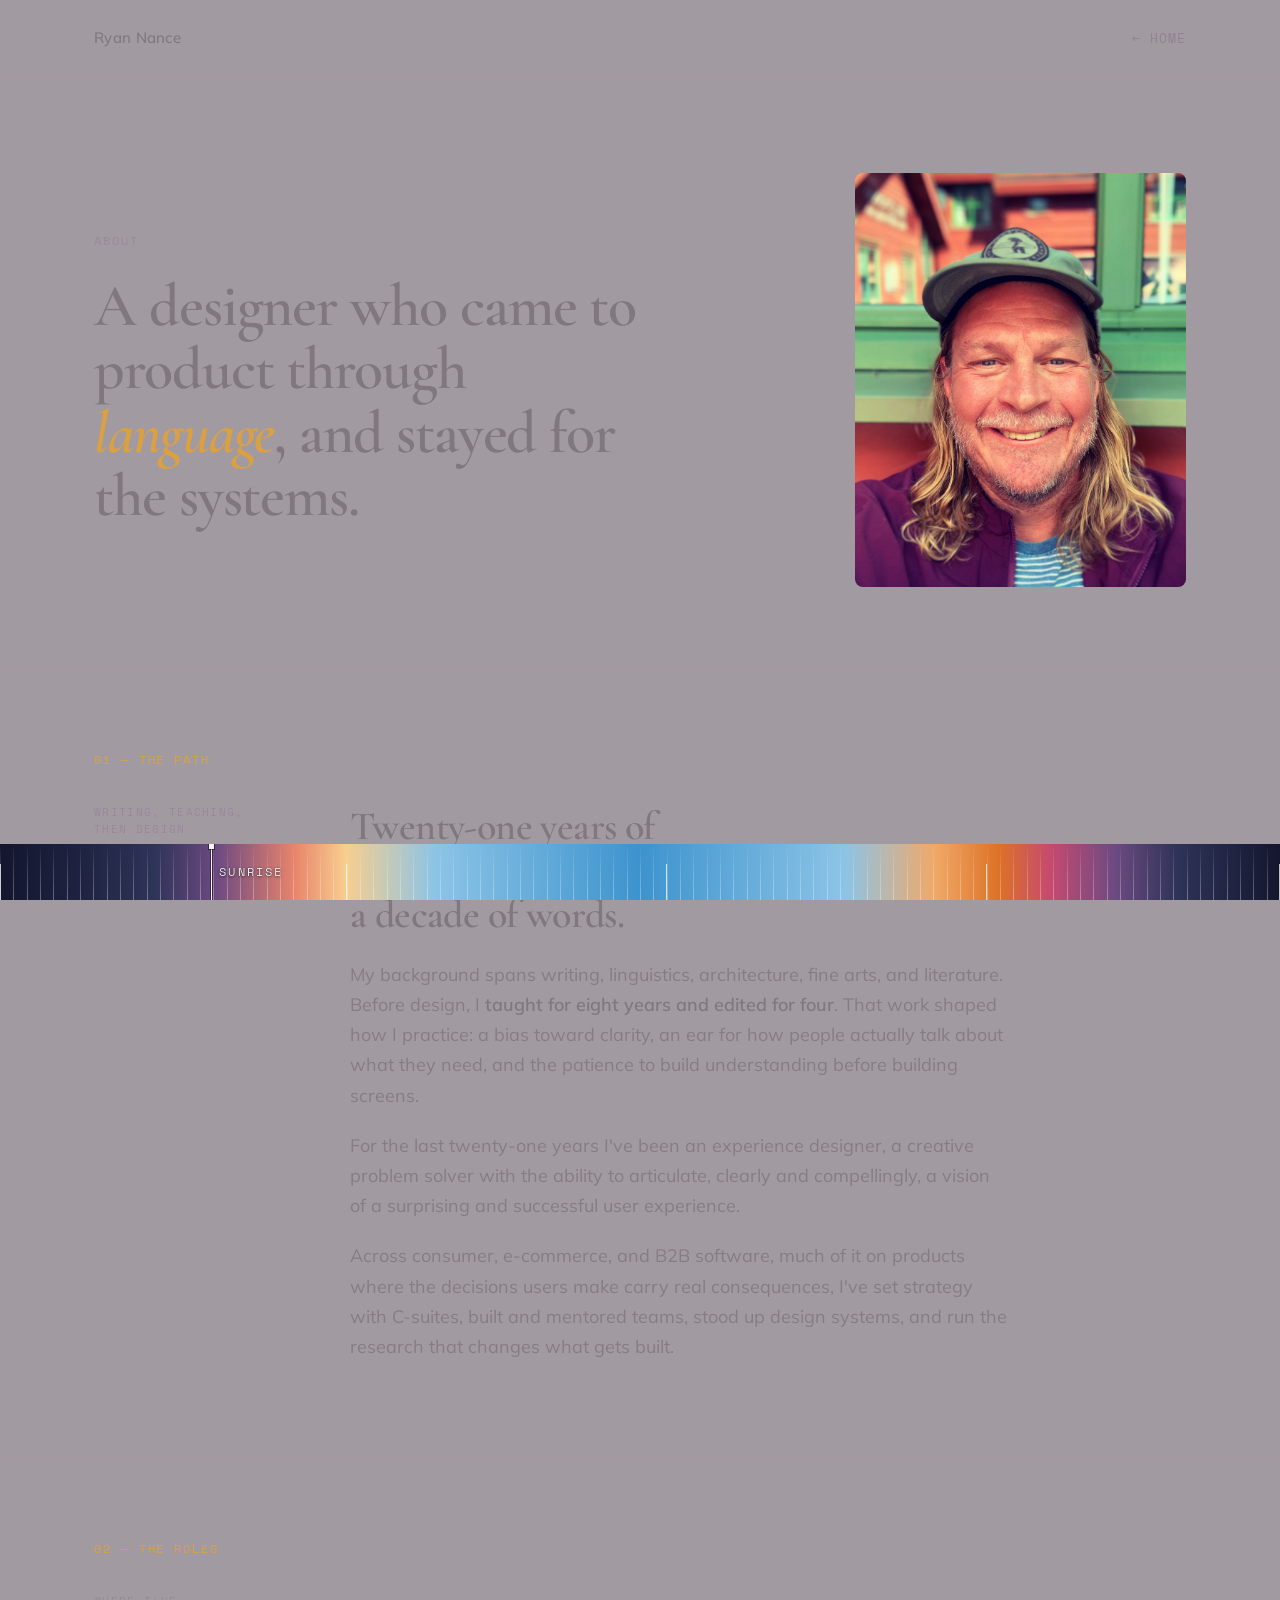
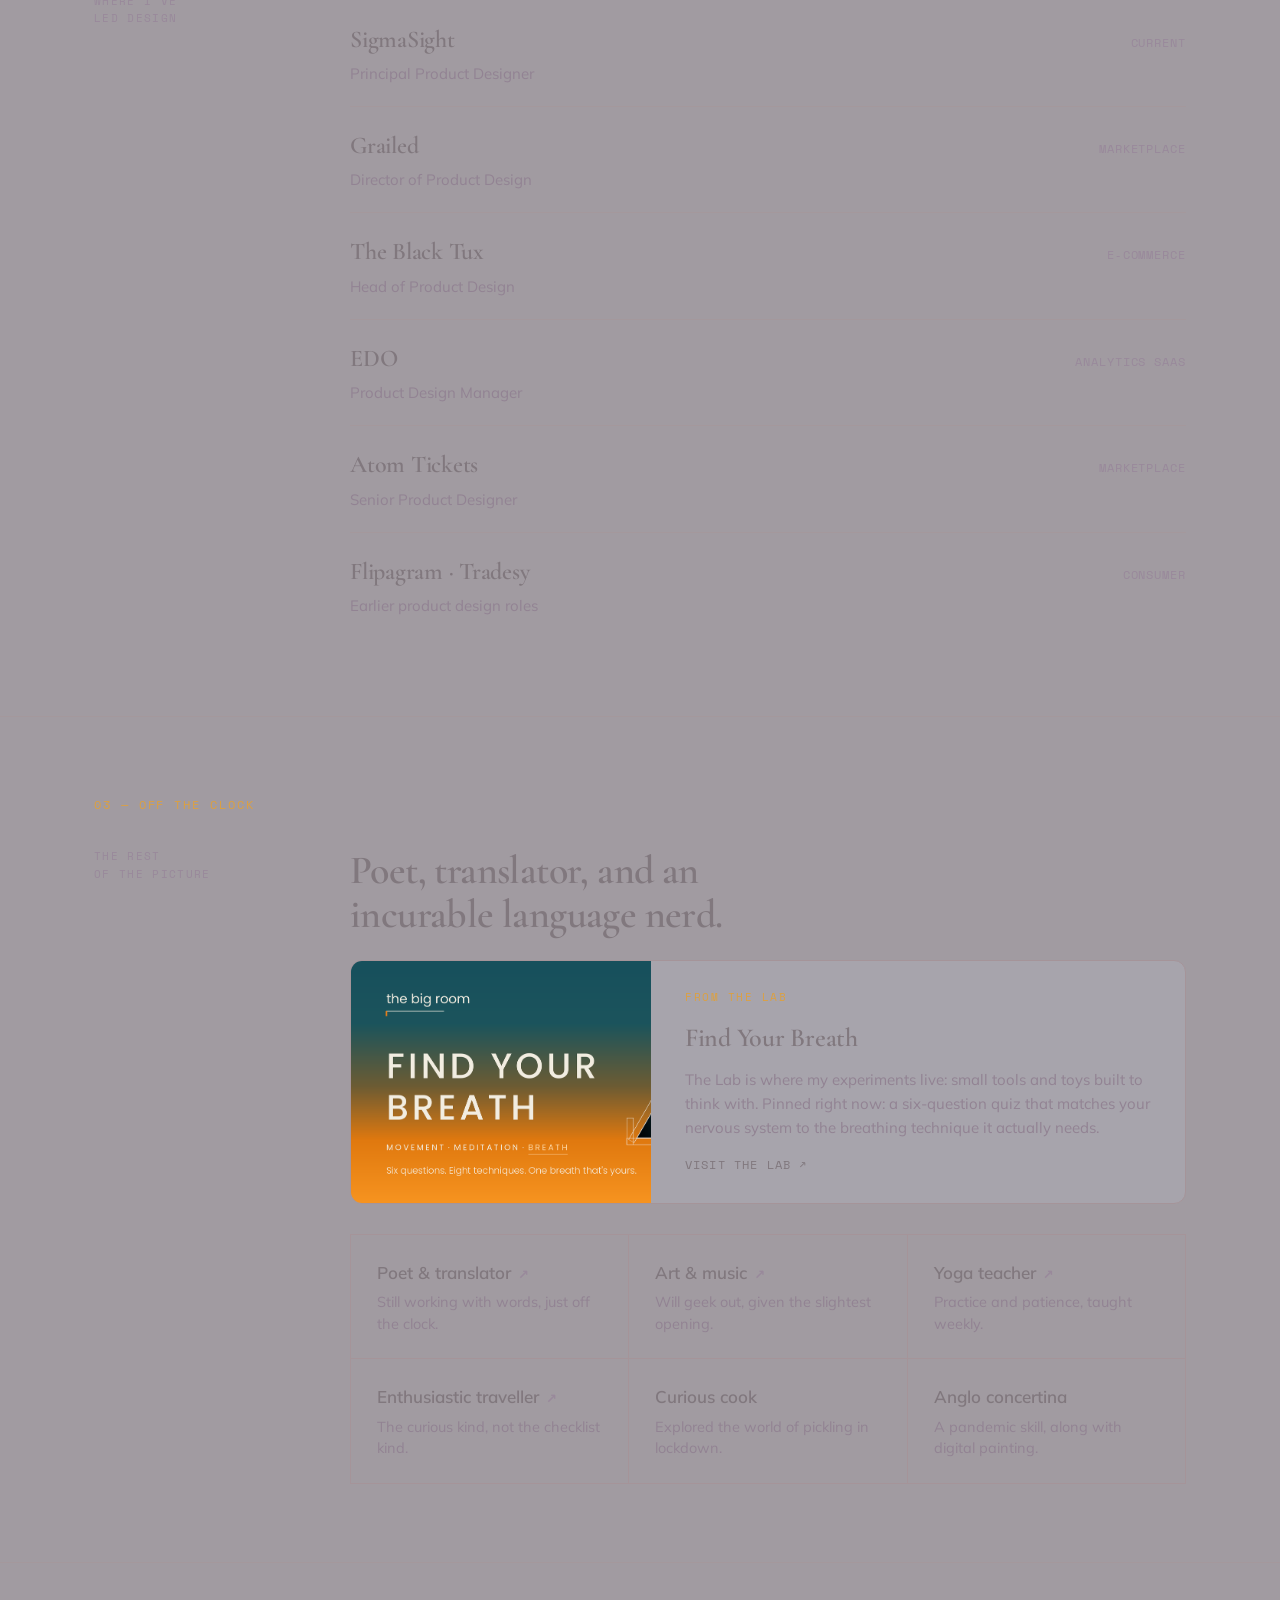
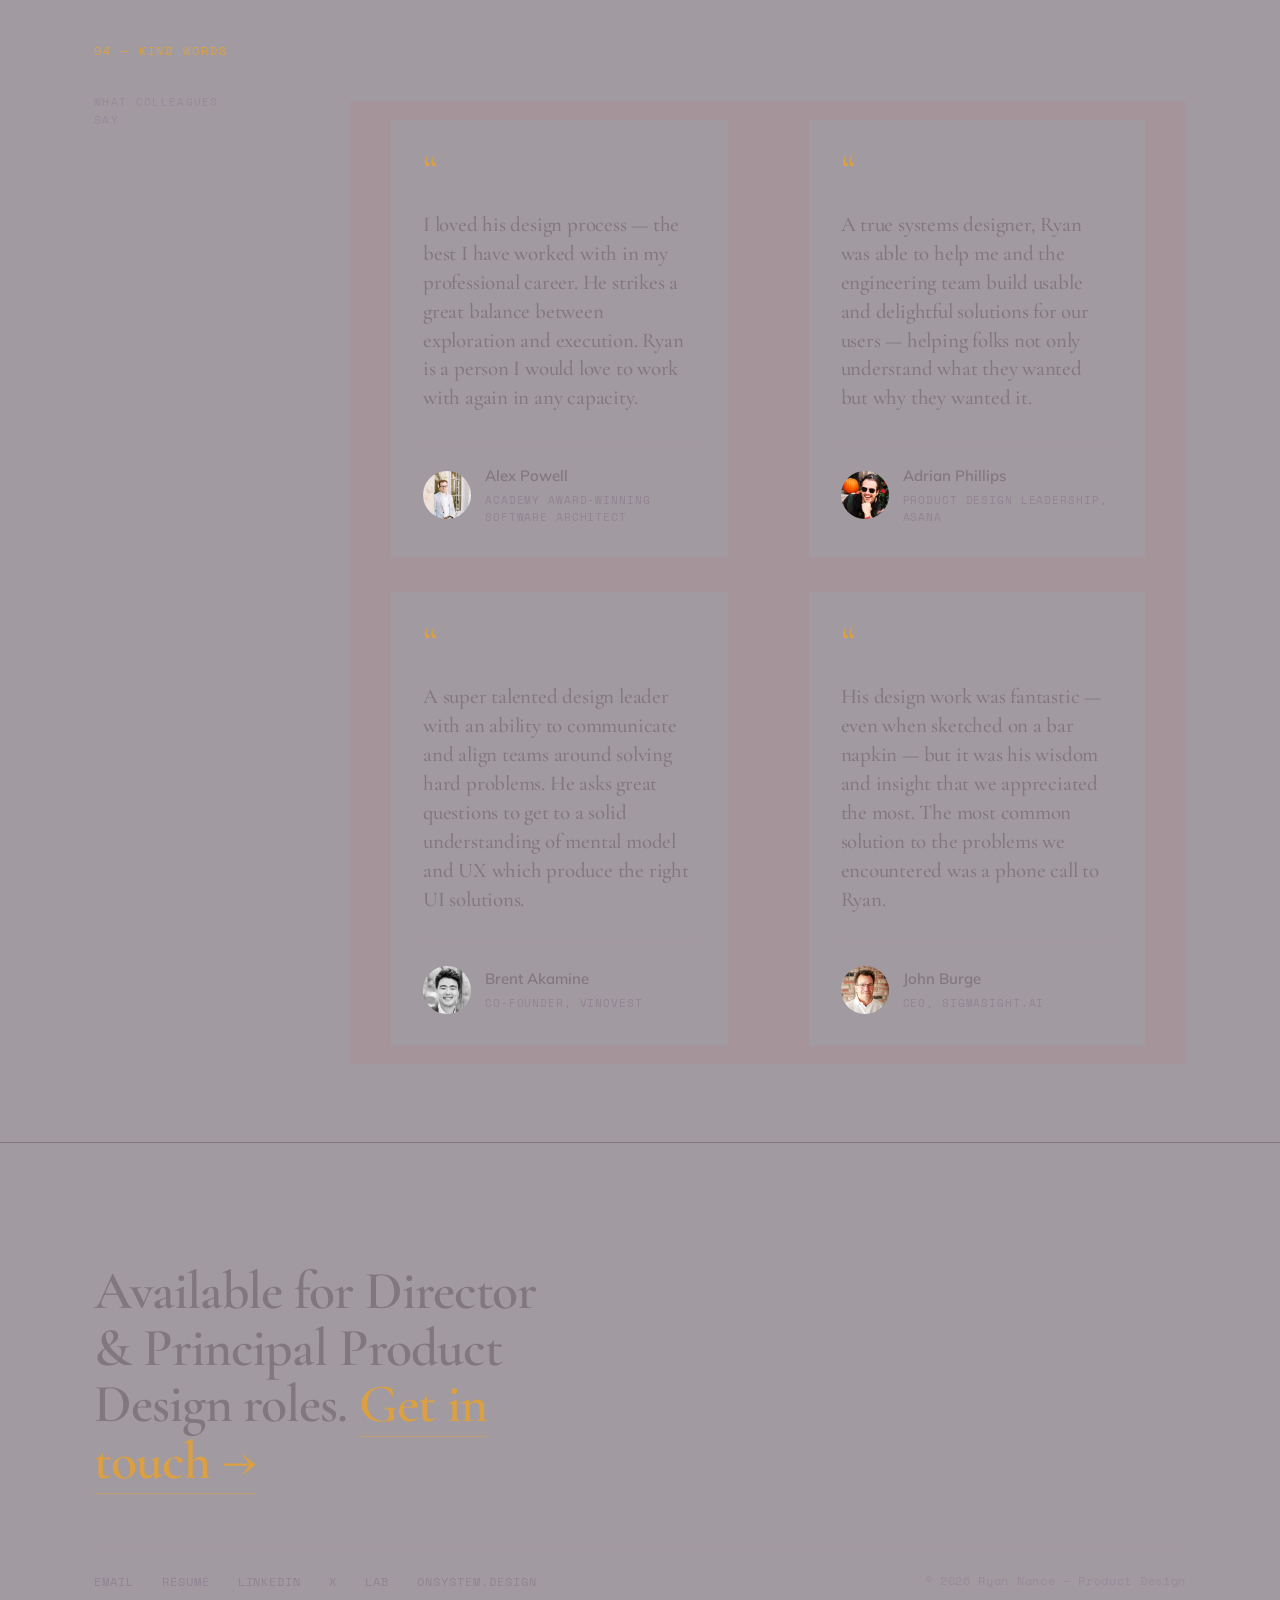
==== about.html @ d78ce41b "horizon" ====
<!DOCTYPE html>
<html lang="en">
<head>
  <!-- Google tag (gtag.js) -->
  <script async src="https://www.googletagmanager.com/gtag/js?id=G-BRE3GJ6DSF"></script>
  <script>
    window.dataLayer = window.dataLayer || [];
    function gtag(){dataLayer.push(arguments);}
    gtag('js', new Date());
    gtag('config', 'G-BRE3GJ6DSF');
  </script>
<meta charset="utf-8">
<meta name="viewport" content="width=device-width, initial-scale=1">
<title>About — Ryan Nance</title>
<meta name="description" content="A designer who came to product through language, and stayed for the systems.">
<meta property="og:type" content="website">
<meta property="og:site_name" content="Ryan Nance — Product Design">
<meta property="og:title" content="About — Ryan Nance">
<meta property="og:description" content="A designer who came to product through language, and stayed for the systems.">
<meta property="og:url" content="https://ryantnance.com/about.html">
<meta property="og:image" content="https://ryantnance.com/assets/portrait.jpg">
<meta property="og:image:width" content="2316">
<meta property="og:image:height" content="2316">
<meta property="og:image:alt" content="Ryan Nance">
<meta name="twitter:card" content="summary">
<meta name="twitter:title" content="About — Ryan Nance">
<meta name="twitter:description" content="A designer who came to product through language, and stayed for the systems.">
<meta name="twitter:image" content="https://ryantnance.com/assets/portrait.jpg">
<link rel="preconnect" href="https://fonts.googleapis.com"><link rel="preconnect" href="https://fonts.gstatic.com" crossorigin>
<link rel="icon" type="image/svg+xml" href="assets/favicon.svg">
<link rel="icon" type="image/png" sizes="32x32" href="assets/favicon-32.png">
<link rel="apple-touch-icon" href="assets/apple-touch-icon.png">
<link rel="stylesheet" href="css/desert-ds.css">
<link rel="stylesheet" href="css/horizon.css">
<script>(function(){var P={night:['#14162E','#F2F0FA','#D2D2E6','#9FA0C0','#6E6F94','#E8C877','#2E3358','#1E2240','#0E1024','#434974'],sunrise:['#FBF1EA','#382B2E','#574549','#8A7076','#B49AA0','#D5871F','#F0D8C8','#FFF8F2','#F5E4D9','#E4C4B0'],day:['#FCF7EC','#292420','#463F34','#6E6555','#9C917E','#D06334','#EBD7B3','#FDFAF3','#F6ECD6','#D6BB85'],sunset:['#FBEADF','#2E2228','#4A3742','#7C6169','#AD8E96','#C64A6E','#F0CDB8','#FFF4EC','#F5D8C7','#E7B79C']},V=['--bg-page','--text-strong','--text-body','--text-muted','--text-faint','--accent','--border','--bg-raised','--bg-sunk','--border-strong'],S=[[0,'night'],[6.5,'sunrise'],[12.5,'day'],[18.5,'sunset'],[24,'night']],d=new Date(),h=d.getHours()+d.getMinutes()/60+d.getSeconds()/3600;if(window.matchMedia&&matchMedia('(prefers-color-scheme: dark)').matches)h=0;var i=0;while(i<3&&h>=S[i+1][0])i++;var t=(h-S[i][0])/(S[i+1][0]-S[i][0]),a=P[S[i][1]],b=P[S[i+1][1]],r=document.documentElement,k,c,o,v;for(k=0;k<V.length;k++){o='#';for(c=1;c<6;c+=2){v=Math.round(parseInt(a[k].substr(c,2),16)+(parseInt(b[k].substr(c,2),16)-parseInt(a[k].substr(c,2),16))*t).toString(16);o+=v.length<2?'0'+v:v}r.style.setProperty(V[k],o)}})()</script>
<style>


*{box-sizing:border-box}
:root{--paper:var(--bg-page);--card:var(--bg-raised);--ink:var(--text-strong);--muted:var(--text-muted);--faint:var(--text-faint);--line:var(--border-strong);--hair:var(--border)}
html,body{margin:0}
body{background:var(--paper);color:var(--ink);font-family:var(--font-body);-webkit-font-smoothing:antialiased;font-size:17px;line-height:1.6}
.mono{font-family:var(--font-mono)}
.wrap{max-width:1180px;margin:0 auto;padding:0 44px}
a{color:inherit}
.eyebrow{font-family:var(--font-mono);font-size:12px;letter-spacing:.16em;text-transform:uppercase;color:var(--faint)}
.nav{padding:26px 0;border-bottom:1px solid var(--hair);position:sticky;top:0;z-index:50;background:color-mix(in srgb,var(--paper) 85%,transparent);backdrop-filter:blur(12px);-webkit-backdrop-filter:blur(12px)}
.brand{font-size:15px;letter-spacing:.02em;font-weight:500;white-space:nowrap;text-decoration:none}
.back{font-family:var(--font-mono);font-size:12.5px;letter-spacing:.08em;text-transform:uppercase;color:var(--muted);text-decoration:none;display:inline-flex;gap:9px;align-items:center}
.back:hover{color:var(--ink)}
.back .ar{transition:transform .25s ease}.back:hover .ar{transform:translateX(-4px)}
.chead{padding:96px 0 84px;border-bottom:1px solid var(--hair)}
[data-theme="night"] .chead{background:radial-gradient(1.6px 1.6px at 12% 16%,rgba(240,216,154,.9) 50%,transparent 51%),radial-gradient(1.2px 1.2px at 28% 58%,rgba(240,216,154,.5) 50%,transparent 51%),radial-gradient(1.8px 1.8px at 44% 26%,rgba(240,216,154,.75) 50%,transparent 51%),radial-gradient(1.2px 1.2px at 58% 70%,rgba(240,216,154,.45) 50%,transparent 51%),radial-gradient(1.6px 1.6px at 71% 18%,rgba(240,216,154,.85) 50%,transparent 51%),radial-gradient(1.2px 1.2px at 84% 52%,rgba(240,216,154,.5) 50%,transparent 51%),radial-gradient(1.8px 1.8px at 93% 30%,rgba(240,216,154,.7) 50%,transparent 51%),linear-gradient(180deg,#0E1024 0%,#14162E 100%)}
.headgrid{display:grid;grid-template-columns:1.35fr .65fr;gap:72px;align-items:center}
.h-lead{font-family:var(--font-display);font-weight:600;letter-spacing:-.018em;line-height:1.06;font-size:clamp(36px,4.8vw,60px);margin:24px 0 0;max-width:17ch}
.h-lead em{font-style:italic;color:var(--accent)}
.portrait{width:100%;aspect-ratio:4/5;--r:8px;object-fit:cover;object-position:center 30%;border-radius:8px;display:block}
.sec{padding:78px 0;border-top:1px solid var(--hair)}
.sec.first{border-top:none}
.seclabel{font-family:var(--font-mono);font-size:12px;letter-spacing:.16em;text-transform:uppercase;color:var(--accent)}
.secgrid{display:grid;grid-template-columns:200px 1fr;gap:56px;margin-top:34px}
.secgrid .sub{font-family:var(--font-mono);font-size:11px;letter-spacing:.12em;text-transform:uppercase;color:var(--faint);line-height:1.6}
.h2{font-family:var(--font-display);font-weight:600;letter-spacing:-.015em;font-size:clamp(28px,3.4vw,40px);line-height:1.1;margin:0 0 24px;max-width:22ch}
.prose{font-size:18px;line-height:1.68;color:var(--text-body);max-width:60ch}
.prose p{margin:0 0 20px}
.prose strong{font-weight:600;color:var(--ink)}
.roles{list-style:none;margin:8px 0 0;padding:0}
.role{display:grid;grid-template-columns:1fr auto;gap:24px;align-items:baseline;padding:20px 0;border-top:1px solid var(--hair)}
.role:first-child{border-top:none}
.rolename{font-family:var(--font-display);font-weight:600;font-size:24px;letter-spacing:-.01em}
.roletitle{font-size:15px;color:var(--muted);margin-top:3px}
.rolewhen{font-family:var(--font-mono);font-size:11.5px;letter-spacing:.08em;text-transform:uppercase;color:var(--faint);white-space:nowrap}
.offgrid{display:grid;grid-template-columns:repeat(3,1fr);gap:1px;background:var(--line);border:1px solid var(--line);margin-top:8px}
.off{background:var(--paper);padding:24px 26px}
.offname{font-size:17px;font-weight:600}
.offdesc{font-size:14.5px;color:var(--muted);margin-top:5px;line-height:1.5}
a.off{text-decoration:none;display:block}
a.off .offname::after{content:"↗";margin-left:7px;font-size:13px;color:var(--faint);transition:color .2s ease}
a.off:hover .offname,a.off:hover .offname::after{color:var(--accent)}
.tgrid{display:grid;grid-template-columns:repeat(2,1fr);gap:1px;background:var(--line);border:1px solid var(--line);margin-top:8px}
.tcard{background:var(--paper);padding:36px 32px 32px;display:flex;flex-direction:column;gap:28px}
.tmark{font-family:var(--font-display);font-size:44px;line-height:.6;color:var(--accent)}
.tquote{font-family:var(--font-display);font-weight:500;letter-spacing:-.01em;font-size:21px;line-height:1.38;margin:0;flex:1}
.tperson{display:flex;align-items:center;gap:14px;padding-top:22px;border-top:1px solid var(--hair)}
.tface{width:48px;height:48px;flex-shrink:0;border-radius:50%;object-fit:cover}
.tname{font-size:15px;font-weight:600}
.ttitle{font-family:var(--font-mono);font-size:11px;letter-spacing:.08em;text-transform:uppercase;color:var(--muted);margin-top:4px;line-height:1.5}
@media(max-width:820px){.tgrid{grid-template-columns:1fr}}
/* lab cross-link card */
.labcard{grid-column:1/-1;display:grid;grid-template-columns:300px 1fr;background:var(--card);border:1px solid var(--line);border-radius:12px;overflow:hidden;text-decoration:none;color:inherit;transition:border-color .22s ease,box-shadow .22s ease}
.labcard:hover{border-color:var(--accent)}
.labthumb{min-height:190px;background:var(--paper)}
.labthumb img{width:100%;height:100%;object-fit:cover;object-position:left center;display:block}
.labbody{padding:28px 34px;display:flex;flex-direction:column;gap:10px;justify-content:center}
.lablabel{font-family:var(--font-mono);font-size:11px;letter-spacing:.14em;text-transform:uppercase;color:var(--accent)}
.labtitle{font-family:var(--font-display);font-weight:600;font-size:26px;letter-spacing:-.01em;color:var(--ink)}
.labblurb{margin:0;font-size:15px;line-height:1.6;color:var(--muted);max-width:60ch}
.labcta{font-family:var(--font-mono);font-size:11.5px;letter-spacing:.1em;text-transform:uppercase;color:var(--ink);margin-top:6px;display:inline-flex;gap:8px;align-items:center}
.labcta .ar{transition:transform .2s ease}
.labcard:hover .labcta .ar{transform:translate(2px,-2px)}
@media(max-width:820px){.labcard{grid-template-columns:1fr}.labthumb{max-height:210px}}
.foot{border-top:1px solid var(--ink);padding:76px 0 60px}
.footlead{font-family:var(--font-display);font-weight:600;font-size:clamp(30px,4.2vw,54px);letter-spacing:-.02em;line-height:1.05;max-width:18ch}
.footlead a{color:var(--accent);text-decoration:none;border-bottom:1.5px solid color-mix(in srgb,var(--accent) 45%,transparent)}
.footlead a:hover{border-color:var(--accent)}
.footrow{display:flex;flex-wrap:wrap;justify-content:space-between;gap:24px;margin-top:56px;padding-top:26px;border-top:1px solid var(--hair)}
.footlinks{display:flex;gap:28px;flex-wrap:wrap}
.footlink{font-family:var(--font-mono);font-size:12px;letter-spacing:.08em;text-transform:uppercase;color:var(--muted);text-decoration:none}
.footlink:hover{color:var(--ink)}
.footmeta{font-family:var(--font-mono);font-size:11.5px;letter-spacing:.06em;color:var(--faint)}
@media(max-width:820px){.wrap{padding:0 24px}.headgrid{grid-template-columns:1fr;gap:36px}.secgrid{grid-template-columns:1fr;gap:20px}.offgrid{grid-template-columns:1fr}}

</style>
</head>
<body>

<div class="nav"><div class="wrap fx ac jb"><a class="brand" href="index.html">Ryan Nance</a><div class="fx ac gap24"><a class="back" href="index.html"><span class="ar">←</span> Home</a></div></div></div>

<header class="chead"><div class="wrap headgrid"><div><div class="eyebrow">About</div><h1 class="h-lead" style="max-width:19ch">A designer who came to product through <em>language</em>, and stayed for the systems.</h1></div><img class="portrait" src="assets/portrait.jpg" alt="Ryan Nance"></div></header>

<section class="sec first"><div class="wrap"><div class="seclabel">01 — The Path</div><div class="secgrid"><div class="sub">Writing, teaching,<br>then design</div><div><h2 class="h2">Twenty‑one years of experience design, built on a decade of words.</h2><div class="prose"><p>My background spans writing, linguistics, architecture, fine arts, and literature. Before design, I <strong>taught for eight years and edited for four</strong>. That work shaped how I practice: a bias toward clarity, an ear for how people actually talk about what they need, and the patience to build understanding before building screens.</p><p>For the last twenty‑one years I've been an experience designer, a creative problem solver with the ability to articulate, clearly and compellingly, a vision of a surprising and successful user experience.</p><p>Across consumer, e‑commerce, and B2B software, much of it on products where the decisions users make carry real consequences, I've set strategy with C‑suites, built and mentored teams, stood up design systems, and run the research that changes what gets built.</p></div></div></div></div></section>

<section class="sec"><div class="wrap"><div class="seclabel">02 — The Roles</div><div class="secgrid"><div class="sub">Where I've<br>led design</div><div><ul class="roles"><li class="role"><div><div class="rolename">SigmaSight</div><div class="roletitle">Principal Product Designer</div></div><div class="rolewhen">Current</div></li><li class="role"><div><div class="rolename">Grailed</div><div class="roletitle">Director of Product Design</div></div><div class="rolewhen">Marketplace</div></li><li class="role"><div><div class="rolename">The Black Tux</div><div class="roletitle">Head of Product Design</div></div><div class="rolewhen">E‑commerce</div></li><li class="role"><div><div class="rolename">EDO</div><div class="roletitle">Product Design Manager</div></div><div class="rolewhen">Analytics SaaS</div></li><li class="role"><div><div class="rolename">Atom Tickets</div><div class="roletitle">Senior Product Designer</div></div><div class="rolewhen">Marketplace</div></li><li class="role"><div><div class="rolename">Flipagram · Tradesy</div><div class="roletitle">Earlier product design roles</div></div><div class="rolewhen">Consumer</div></li></ul></div></div></div></section>

<section class="sec"><div class="wrap"><div class="seclabel">03 — Off the Clock</div><div class="secgrid"><div class="sub">The rest<br>of the picture</div><div><h2 class="h2">Poet, translator, and an incurable language nerd.</h2><a class="labcard" href="https://lab.ryantnance.com" target="_blank" style="margin:0 0 30px"><div class="labthumb"><img src="assets/lab-breath.png" alt="Find Your Breath — the pinned experiment in the Lab"></div><div class="labbody"><div class="lablabel">From the Lab</div><div class="labtitle">Find Your Breath</div><p class="labblurb">The Lab is where my experiments live: small tools and toys built to think with. Pinned right now: a six‑question quiz that matches your nervous system to the breathing technique it actually needs.</p><span class="labcta">Visit the lab <span class="ar">↗</span></span></div></a><div class="offgrid"><a class="off" href="https://nowhaleinsight.substack.com/" target="_blank"><div class="offname">Poet &amp; translator</div><div class="offdesc">Still working with words, just off the clock.</div></a><a class="off" href="https://stitches.substack.com/" target="_blank"><div class="offname">Art &amp; music</div><div class="offdesc">Will geek out, given the slightest opening.</div></a><a class="off" href="https://www.the-big-room.com/" target="_blank"><div class="offname">Yoga teacher</div><div class="offdesc">Practice and patience, taught weekly.</div></a><a class="off" href="https://ryantscottnance.substack.com/" target="_blank"><div class="offname">Enthusiastic traveller</div><div class="offdesc">The curious kind, not the checklist kind.</div></a><div class="off"><div class="offname">Curious cook</div><div class="offdesc">Explored the world of pickling in lockdown.</div></div><div class="off"><div class="offname">Anglo concertina</div><div class="offdesc">A pandemic skill, along with digital painting.</div></div></div></div></div></div></section>

<section class="sec"><div class="wrap"><div class="seclabel">04 — Kind Words</div><div class="secgrid"><div class="sub">What colleagues<br>say</div><div><div class="tgrid"><figure class="tcard m0"><div class="tmark">“</div><blockquote class="tquote m0">I loved his design process — the best I have worked with in my professional career. He strikes a great balance between exploration and execution. Ryan is a person I would love to work with again in any capacity.</blockquote><figcaption class="tperson"><img class="tface" src="assets/alex.webp" alt="Alex Powell"><div><div class="tname">Alex Powell</div><div class="ttitle">Academy Award-winning Software Architect</div></div></figcaption></figure><figure class="tcard m0"><div class="tmark">“</div><blockquote class="tquote m0">A true systems designer, Ryan was able to help me and the engineering team build usable and delightful solutions for our users — helping folks not only understand what they wanted but why they wanted it.</blockquote><figcaption class="tperson"><img class="tface" src="assets/adrian.webp" alt="Adrian Phillips"><div><div class="tname">Adrian Phillips</div><div class="ttitle">Product Design Leadership, Asana</div></div></figcaption></figure><figure class="tcard m0"><div class="tmark">“</div><blockquote class="tquote m0">A super talented design leader with an ability to communicate and align teams around solving hard problems. He asks great questions to get to a solid understanding of mental model and UX which produce the right UI solutions.</blockquote><figcaption class="tperson"><img class="tface" src="assets/brent.webp" alt="Brent Akamine"><div><div class="tname">Brent Akamine</div><div class="ttitle">Co-Founder, Vinovest</div></div></figcaption></figure><figure class="tcard m0"><div class="tmark">“</div><blockquote class="tquote m0">His design work was fantastic — even when sketched on a bar napkin — but it was his wisdom and insight that we appreciated the most. The most common solution to the problems we encountered was a phone call to Ryan.</blockquote><figcaption class="tperson"><img class="tface" src="assets/john.webp" alt="John Burge"><div><div class="tname">John Burge</div><div class="ttitle">CEO, SigmaSight.ai</div></div></figcaption></figure></div></div></div></div></section>

<footer class="foot"><div class="wrap"><h2 class="footlead">Available for Director &amp; Principal Product Design roles. <a href="mailto:rtsnance@gmail.com">Get in touch →</a></h2><div class="footrow"><div class="footlinks"><a class="footlink" href="mailto:rtsnance@gmail.com">Email</a><a class="footlink" href="Ryan_Nance_Lead_Product_Designer_CV.pdf" target="_blank">Résumé</a><a class="footlink" href="https://www.linkedin.com/in/ryantnance" target="_blank">LinkedIn</a><a class="footlink" href="https://x.com/ryantscottnance" target="_blank">X</a><a class="footlink" href="https://lab.ryantnance.com" target="_blank">Lab</a><a class="footlink" href="https://onsystem.design/" target="_blank">onsystem.design</a></div><div class="footmeta">© 2026 Ryan Nance — Product Design</div></div></div></footer>


<div class="hz" id="hz" role="slider" tabindex="0" aria-label="Time of day" aria-valuemin="0" aria-valuemax="24" aria-valuenow="12" aria-valuetext="Day"><div class="hz-sky" aria-hidden="true"></div><div class="hz-marker" aria-hidden="true"><span class="hz-cap"></span></div><span class="hz-word" aria-hidden="true">Day</span></div>

<script src="js/horizon.js" defer></script>
</body>
</html>
---- css/desert-ds.css ----
/* ============================================================
   Desert Design System — flat stylesheet (all tokens inlined)
   Link this one file. Provides the four palettes: default (Desert Day)
   + data-theme="sunrise|sunset|night". No @import chain.
   ============================================================ */

/* ---- tokens/fonts.css ---- */
/* Webfonts — loaded from Google Fonts.
   NOTE: These are substitutions chosen to match a desert-editorial direction,
   since the original Figma font files were not provided. Swap in the real
   licensed files if/when available. See readme.md → Typography. */
@import url('https://fonts.googleapis.com/css2?family=Cormorant+Garamond:ital,wght@0,400;0,500;0,600;0,700;1,400;1,500;1,600&family=Mulish:ital,wght@0,300;0,400;0,500;0,600;0,700;0,800;1,400;1,500&family=Space+Mono:wght@400;700&display=swap');

/* ---- tokens/colors.css ---- */
/* ============================================================
   COLORS — Desert Day palette
   Joshua Tree at midday: a clear cerulean sky over sun-bleached
   sand, with terracotta clay, desert sage, and golden ochre as
   warm accents. Neutrals are warm (sand/ink), never cold grey.
   ============================================================ */
:root {
  /* --- Sky (primary hue: clear desert azure) --- */
  --sky-100: #D6EAF7;
  --sky-300: #8CC4E6;
  --sky-500: #3D93CE;
  --sky-700: #1E6FA8;
  --sky-900: #124B74;

  /* --- Sand & Bone (sun-bleached ground) --- */
  --bone:    #FCF7EC;
  --sand-100: #F6ECD6;
  --sand-300: #EBD7B3;
  --sand-500: #D6BB85;
  --sand-700: #B4975C;
  --sand-900: #857038;

  /* --- Clay / Terracotta (warm accent) --- */
  --clay-300: #EBA07C;
  --clay-500: #D06334;
  --clay-700: #A9411F;

  /* --- Sage / Desert scrub (support) --- */
  --sage-300: #BFCE8C;
  --sage-500: #8CA64E;
  --sage-700: #5E7A32;

  /* --- Ochre / Sun (highlight) --- */
  --ochre-300: #F2CB74;
  --ochre-500: #E5A82F;
  --ochre-700: #BC7E13;

  /* --- Ink (warm near-black neutrals) --- */
  --ink-900: #292420;
  --ink-700: #463F34;
  --ink-500: #6E6555;
  --ink-300: #9C917E;
  --ink-100: #C9BFAD;

  /* ---------- Semantic aliases ---------- */
  --bg-page:    var(--bone);
  --bg-raised:  #FDFAF3;
  --bg-sunk:    var(--sand-100);
  --bg-inverse: var(--ink-900);

  --text-strong: var(--ink-900);
  --text-body:   var(--ink-700);
  --text-muted:  var(--ink-500);
  --text-faint:  var(--ink-300);
  --text-on-brand: var(--bone);

  --brand:        var(--sky-700);
  --brand-hover:  var(--sky-900);
  --accent:       var(--clay-500);
  --accent-hover: var(--clay-700);
  --support:      var(--sage-500);
  --highlight:    var(--ochre-500);

  --border:        var(--sand-300);
  --border-strong: var(--sand-500);
  --divider:       var(--sand-100);

  --link:       var(--sky-700);
  --link-hover: var(--sky-900);
  --focus-ring: var(--sky-500);

  --success: var(--sage-700);
  --warning: var(--ochre-700);
  --danger:  var(--clay-700);
}

/* ============================================================
   THEME SCOPES — the desert across a day.

   These are no longer applied as attribute scopes. They are the
   source of the four anchor palettes that js/horizon.js and the
   head bootstrap interpolate between, and they are kept in that
   form so the anchors stay readable and editable in one place.
   The live palette arrives as inline custom properties on :root,
   which outrank any [data-theme] scope on a container.
   ============================================================ */

/* ---------- SUNRISE — soft dawn: rose, apricot, periwinkle ---------- */
[data-theme="sunrise"] {
  --rose-300: #F3B2A0;  --rose-500: #E8846B;  --rose-700: #C25A44;
  --apricot-300: #F8CE8E;  --apricot-500: #EEA94A;  --apricot-700: #D5871F;
  --peri-300: #B9C2E6;  --peri-500: #8290CE;  --peri-700: #5A69B0;
  --blush-100: #FBEFE6;  --blush-300: #F3DED0;  --blush-500: #E4C4B0;
  --plum-900: #382B2E;  --plum-700: #574549;

  --bg-page: #FBF1EA;  --bg-raised: #FFF8F2;  --bg-sunk: #F5E4D9;  --bg-inverse: #382B2E;
  --text-strong: #382B2E;  --text-body: #574549;  --text-muted: #8A7076;  --text-faint: #B49AA0;  --text-on-brand: #FFF8F2;
  --brand: #C25A44;  --brand-hover: #A6472F;  --accent: #D5871F;  --support: #5A69B0;  --highlight: #F8CE8E;
  --border: #F0D8C8;  --border-strong: #E4C4B0;  --divider: #F5E4D9;
  --link: #5A69B0;  --link-hover: #43539A;  --focus-ring: #8290CE;
  --success: #5E7A32;  --warning: #D5871F;  --danger: #C25A44;
}

/* ---------- SUNSET — dusk fire: burnt orange, magenta, dusk purple ---------- */
[data-theme="sunset"] {
  --burn-300: #F0A968;  --burn-500: #DD7226;  --burn-700: #B4530F;
  --magenta-300: #DD86A0;  --magenta-500: #C64A6E;  --magenta-700: #9E3050;
  --dusk-300: #9A7BAC;  --dusk-500: #6E4A82;  --dusk-700: #4A2F5C;
  --gold-300: #F4C878;  --gold-500: #E6A430;  --gold-700: #BE7F17;
  --peach-100: #FBEADF;  --peach-300: #F5D2BE;  --peach-500: #E7B79C;
  --aubergine-900: #2E2228;  --aubergine-700: #4A3742;

  --bg-page: #FBEADF;  --bg-raised: #FFF4EC;  --bg-sunk: #F5D8C7;  --bg-inverse: #2E2228;
  --text-strong: #2E2228;  --text-body: #4A3742;  --text-muted: #7C6169;  --text-faint: #AD8E96;  --text-on-brand: #FFF4EC;
  --brand: #DD7226;  --brand-hover: #B4530F;  --accent: #C64A6E;  --support: #6E4A82;  --highlight: #F4C878;
  --border: #F0CDB8;  --border-strong: #E7B79C;  --divider: #F5D8C7;
  --link: #C64A6E;  --link-hover: #9E3050;  --focus-ring: #DD7226;
  --success: #5E7A32;  --warning: #E6A430;  --danger: #B4530F;
}

/* ---------- STARRY NIGHT — dark theme: indigo sky, star gold, moonlit teal ---------- */
[data-theme="night"] {
  --indigo-300: #8B9AD1;  --indigo-500: #4E5FA6;  --indigo-700: #2E3A72;
  --star-300: #F0D89A;  --star-500: #E8C877;  --star-700: #C9A44E;
  --teal-300: #8FC4BC;  --teal-500: #5F9A90;  --teal-700: #3E6E66;
  --moon-sand: #C9C3B4;
  --night-950: #0E1024;  --night-900: #14162E;  --night-800: #1E2240;  --night-700: #2E3358;

  --bg-page: #14162E;  --bg-raised: #1E2240;  --bg-sunk: #0E1024;  --bg-inverse: #EDEBF6;
  --text-strong: #F2F0FA;  --text-body: #D2D2E6;  --text-muted: #9FA0C0;  --text-faint: #6E6F94;  --text-on-brand: #14162E;
  --brand: #7C8FD6;  --brand-hover: #9DAAE4;  --accent: #E8C877;  --support: #5F9A90;  --highlight: #E8C877;
  --border: #2E3358;  --border-strong: #434974;  --divider: #23274A;
  --link: #9DAAE4;  --link-hover: #B8C2EE;  --focus-ring: #7C8FD6;
  --success: #5F9A90;  --warning: #E8C877;  --danger: #DD7A6E;
}

/* ---- tokens/typography.css ---- */
/* ============================================================
   TYPOGRAPHY
   Display  — Cormorant Garamond: high-contrast editorial serif,
              gallery-label elegance for names, titles, pull quotes.
   Body     — Mulish: warm humanist sans, calm and readable.
   Mono     — Space Mono: field-notes / map-coordinate labels,
              always uppercase with wide tracking.
   ============================================================ */
:root {
  --font-display: "Cormorant Garamond", "Hoefler Text", Georgia, serif;
  --font-body:    "Mulish", system-ui, -apple-system, "Segoe UI", sans-serif;
  --font-mono:    "Space Mono", ui-monospace, "SFMono-Regular", monospace;

  /* weights */
  --fw-light: 300;
  --fw-regular: 400;
  --fw-medium: 500;
  --fw-semibold: 600;
  --fw-bold: 700;
  --fw-extrabold: 800;

  /* type scale */
  --text-xs:  12px;
  --text-sm:  14px;
  --text-base:16px;
  --text-md:  18px;
  --text-lg:  22px;
  --text-xl:  28px;
  --text-2xl: 36px;
  --text-3xl: 48px;
  --text-4xl: 64px;
  --text-5xl: 88px;

  /* line-height */
  --leading-tight:   1.05;
  --leading-snug:    1.2;
  --leading-normal:  1.5;
  --leading-relaxed: 1.7;

  /* letter-spacing */
  --tracking-tight:  -0.02em;
  --tracking-normal: 0;
  --tracking-wide:   0.04em;
  --tracking-label:  0.18em;

  /* semantic roles */
  --title-font: var(--font-display);
  --title-weight: var(--fw-semibold);
  --title-leading: var(--leading-tight);

  --body-font: var(--font-body);
  --body-weight: var(--fw-regular);
  --body-leading: var(--leading-relaxed);

  --label-font: var(--font-mono);
  --label-weight: var(--fw-regular);
  --label-tracking: var(--tracking-label);
}

/* ---- tokens/spacing.css ---- */
/* ============================================================
   SPACING, RADII, ELEVATION
   4px base grid. Radii are soft but restrained. Shadows are
   warm-tinted (desert light), never neutral grey.
   ============================================================ */
:root {
  /* spacing — 4px base */
  --space-0: 0;
  --space-1: 4px;
  --space-2: 8px;
  --space-3: 12px;
  --space-4: 16px;
  --space-5: 24px;
  --space-6: 32px;
  --space-7: 48px;
  --space-8: 64px;
  --space-9: 96px;
  --space-10: 128px;

  /* radii */
  --radius-xs: 3px;
  --radius-sm: 6px;
  --radius-md: 10px;
  --radius-lg: 16px;
  --radius-xl: 24px;
  --radius-pill: 999px;

  /* elevation — warm brown-tinted shadows */
  --shadow-sm: 0 1px 2px rgba(74,63,52,0.08), 0 1px 3px rgba(74,63,52,0.06);
  --shadow-md: 0 4px 12px rgba(74,63,52,0.10), 0 2px 4px rgba(74,63,52,0.06);
  --shadow-lg: 0 18px 40px rgba(74,63,52,0.14), 0 6px 12px rgba(74,63,52,0.08);
  --shadow-inset: inset 0 1px 2px rgba(74,63,52,0.09);

  /* borders */
  --border-width: 1px;
  --border-width-strong: 1.5px;
}

/* layout utilities — used by the nav on every page */
.fx { display: flex; }
.ac { align-items: center; }
.jb { justify-content: space-between; }
.gap24 { gap: 24px; }

/* nav row: align the brand to the links' text baseline, not box centers. */
.nav .wrap { align-items: baseline; }

/* compact nav below 480px — the full-size row needs ~400px of content.
   Scoped under .nav so these outrank the page <style> blocks, which
   load after this sheet. */
@media (max-width: 479px) {
  .nav .brand { font-size: 13.5px; }
  .nav .gap24 { gap: 10px; }
  .nav .navlinks { gap: 10px; }
  .nav .navlink, .nav .back { font-size: 10.5px; letter-spacing: .03em; }
}
---- css/horizon.css ----
/* ============================================================
   HORIZON — the band pinned to the bottom of every viewport.
   The whole 24-hour day laid left to right, with a marker at the
   visitor's local time. Not a picker. The site is in a condition
   and this reports which one.

   Every hex here is lifted from desert-ds.css. Everything that is
   not a sky color is expressed as rgba() so the band's own ink
   never depends on the theme it sits under.
   ============================================================ */

:root {
  /* set by js/horizon.js — marker position as a percentage of the band */
  --hz-x: 52.0833%;
  --hz-h: 56px;
}

@media (max-width: 619px) {
  :root { --hz-h: 64px; }
}

/* The interpolated palette lands on documentElement as inline custom
   properties, so html carries the page color before body exists. Without
   this there is a white canvas flash at every dark hour. */
html { background: var(--bg-page); }

/* The light changes; the page does not repaint. */
body {
  padding-bottom: calc(var(--hz-h) + var(--space-2) + env(safe-area-inset-bottom, 0px));
  transition: background-color 220ms linear, color 220ms linear;
}

/* ---------- the band ---------- */
.hz {
  position: fixed;
  left: 0;
  right: 0;
  bottom: 0;
  z-index: 60;
  height: calc(var(--hz-h) + env(safe-area-inset-bottom, 0px));
  /* The inset is part of the drag surface but carries no marks, so the
     bottom of the track is never under the iOS home indicator. */
  padding-bottom: env(safe-area-inset-bottom, 0px);
  cursor: grab;
  touch-action: none;
  user-select: none;
  -webkit-user-select: none;
  -webkit-tap-highlight-color: rgba(0, 0, 0, 0);
  overflow: hidden;
}

.hz.dragging { cursor: grabbing; }

.hz:focus { outline: none; }

.hz:focus-visible {
  outline: 2px solid var(--focus-ring);
  outline-offset: -3px;
}

/* ---------- the sky ---------- */
/* Static. The band is the almanac; the page is the weather. */
.hz-sky {
  position: absolute;
  inset: 0;
  background: linear-gradient(90deg,
    #14162E 0%, #1E2240 6%, #2E3358 12%, #6E4A82 17%,
    #E8846B 23%, #F8CE8E 27%, #8CC4E6 34%,
    #3D93CE 50%,
    #8CC4E6 66%, #F0A968 73%,
    #DD7226 78%, #C64A6E 82%, #6E4A82 87%,
    #2E3358 92%, #14162E 100%);
}

/* 96 divisions — one rule every 15 minutes, faded out toward the top. */
.hz-sky::before {
  content: "";
  position: absolute;
  left: 0;
  right: 0;
  top: 0;
  height: var(--hz-h);
  background-image: repeating-linear-gradient(90deg,
    rgba(255, 255, 255, .34) 0 1px,
    rgba(255, 255, 255, 0) 1px calc(100% / 96));
  -webkit-mask-image: linear-gradient(180deg,
    rgba(0, 0, 0, 0) 0%, rgba(0, 0, 0, .5) 46%, rgba(0, 0, 0, 1) 100%);
  mask-image: linear-gradient(180deg,
    rgba(0, 0, 0, 0) 0%, rgba(0, 0, 0, .5) 46%, rgba(0, 0, 0, 1) 100%);
}

/* The four named lights: 0h, 6.5h, 12.5h, 18.5h, and night again at 24h. */
.hz-sky::after {
  content: "";
  position: absolute;
  left: 0;
  right: 0;
  top: 0;
  height: var(--hz-h);
  background-image:
    linear-gradient(rgba(255, 255, 255, .72), rgba(255, 255, 255, .72)),
    linear-gradient(rgba(255, 255, 255, .72), rgba(255, 255, 255, .72)),
    linear-gradient(rgba(255, 255, 255, .72), rgba(255, 255, 255, .72)),
    linear-gradient(rgba(255, 255, 255, .72), rgba(255, 255, 255, .72)),
    linear-gradient(rgba(255, 255, 255, .72), rgba(255, 255, 255, .72));
  background-repeat: no-repeat;
  background-size: 1px 36px;
  background-position:
    0% 100%, 27.0833% 100%, 52.0833% 100%, 77.0833% 100%, 100% 100%;
}

/* ---------- the marker ---------- */
/* A dark halo so the rule survives both the pale and the dark ends. */
.hz-marker {
  position: absolute;
  top: 0;
  left: var(--hz-x);
  width: 1px;
  height: var(--hz-h);
  background: rgba(255, 255, 255, .95);
  box-shadow: 0 0 0 1px rgba(0, 0, 0, .45);
}

.hz-cap {
  position: absolute;
  top: 0;
  left: 50%;
  width: 5px;
  height: 5px;
  margin-left: -2.5px;
  background: rgba(255, 255, 255, .95);
  box-shadow: 0 0 0 1px rgba(0, 0, 0, .45);
}

/* ---------- the word ---------- */
/* One word. It names the light you are in and nothing else. */
.hz-word {
  position: absolute;
  top: 50%;
  left: var(--hz-x);
  transform: translate(var(--space-2), -50%);
  font-family: var(--font-mono);
  font-size: var(--text-xs);
  letter-spacing: var(--tracking-label);
  text-transform: uppercase;
  white-space: nowrap;
  color: rgba(255, 255, 255, .96);
  text-shadow: 0 1px 3px rgba(0, 0, 0, .55), 0 0 1px rgba(0, 0, 0, .8);
  pointer-events: none;
}

/* Past ~78% across, the word would run off the edge. */
.hz.flip .hz-word {
  transform: translate(calc(-100% - var(--space-2)), -50%);
}

@media (prefers-reduced-motion: reduce) {
  body { transition: none; }
}
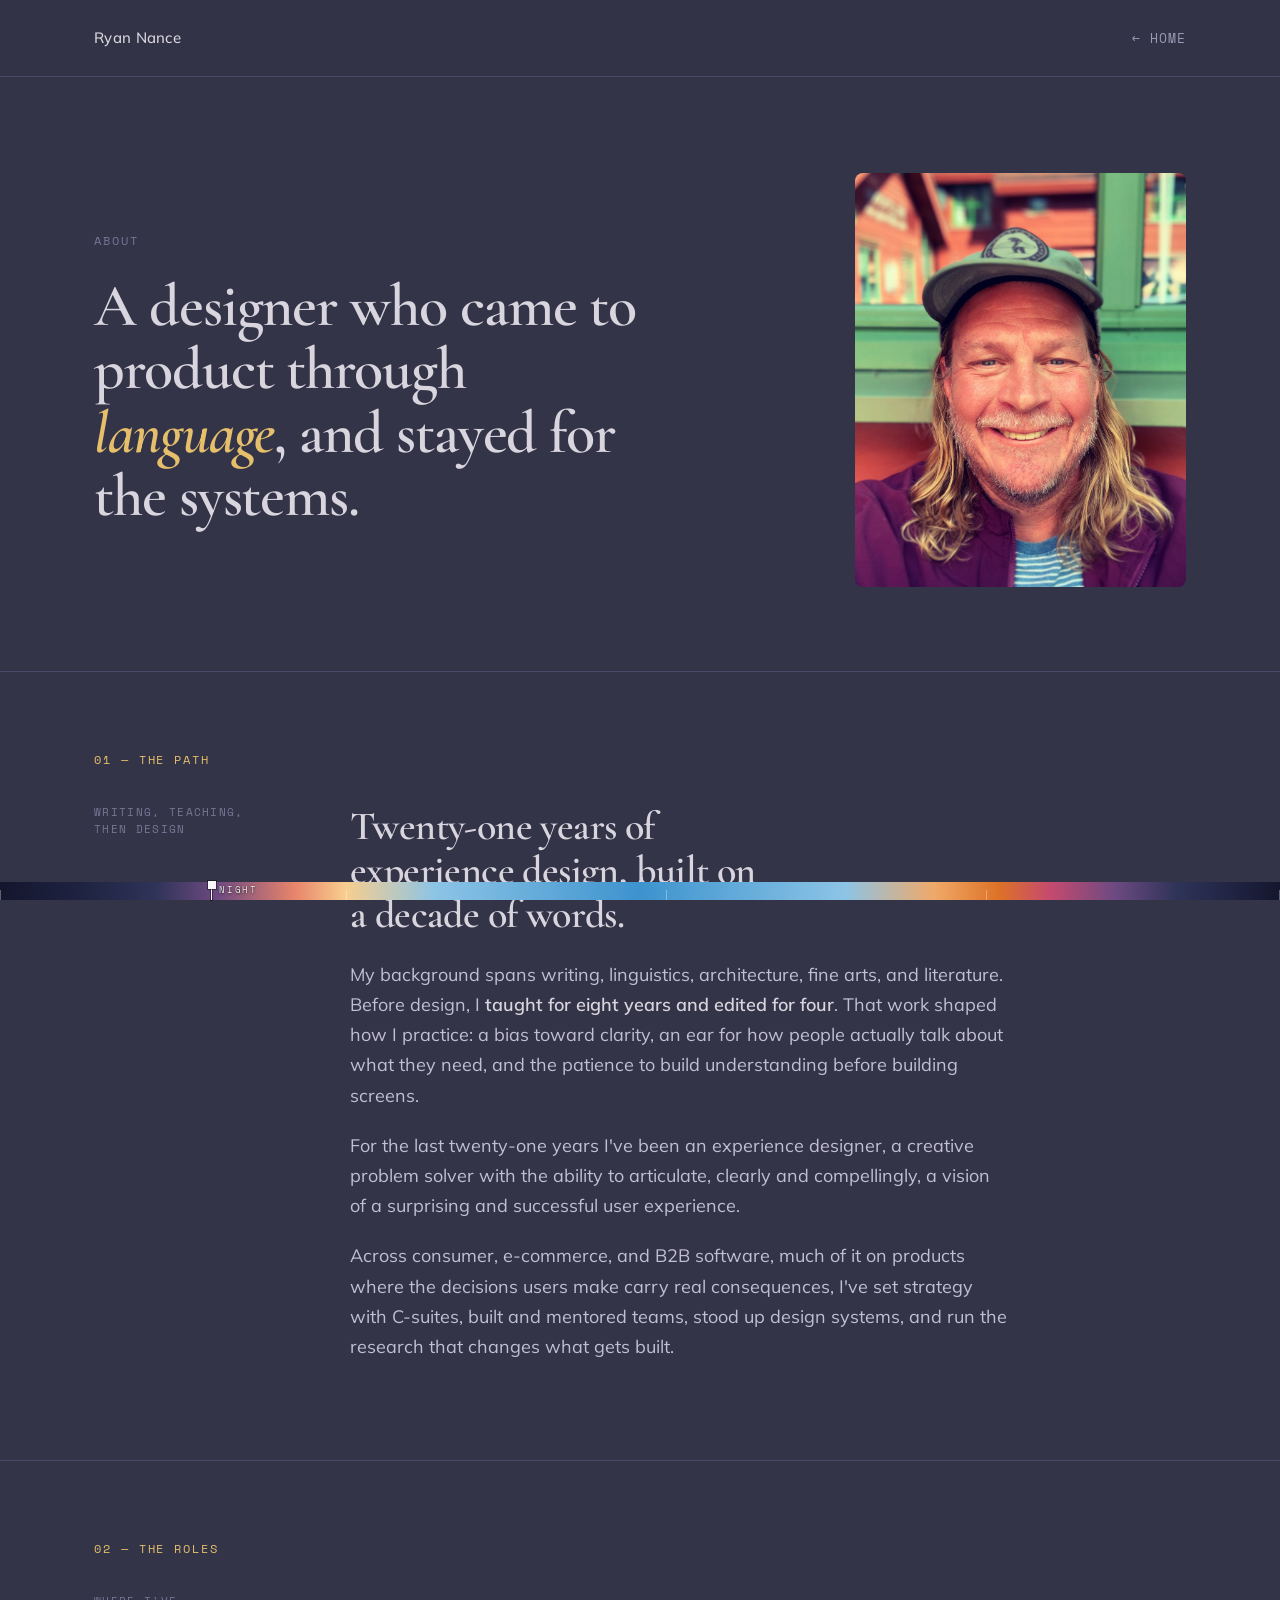
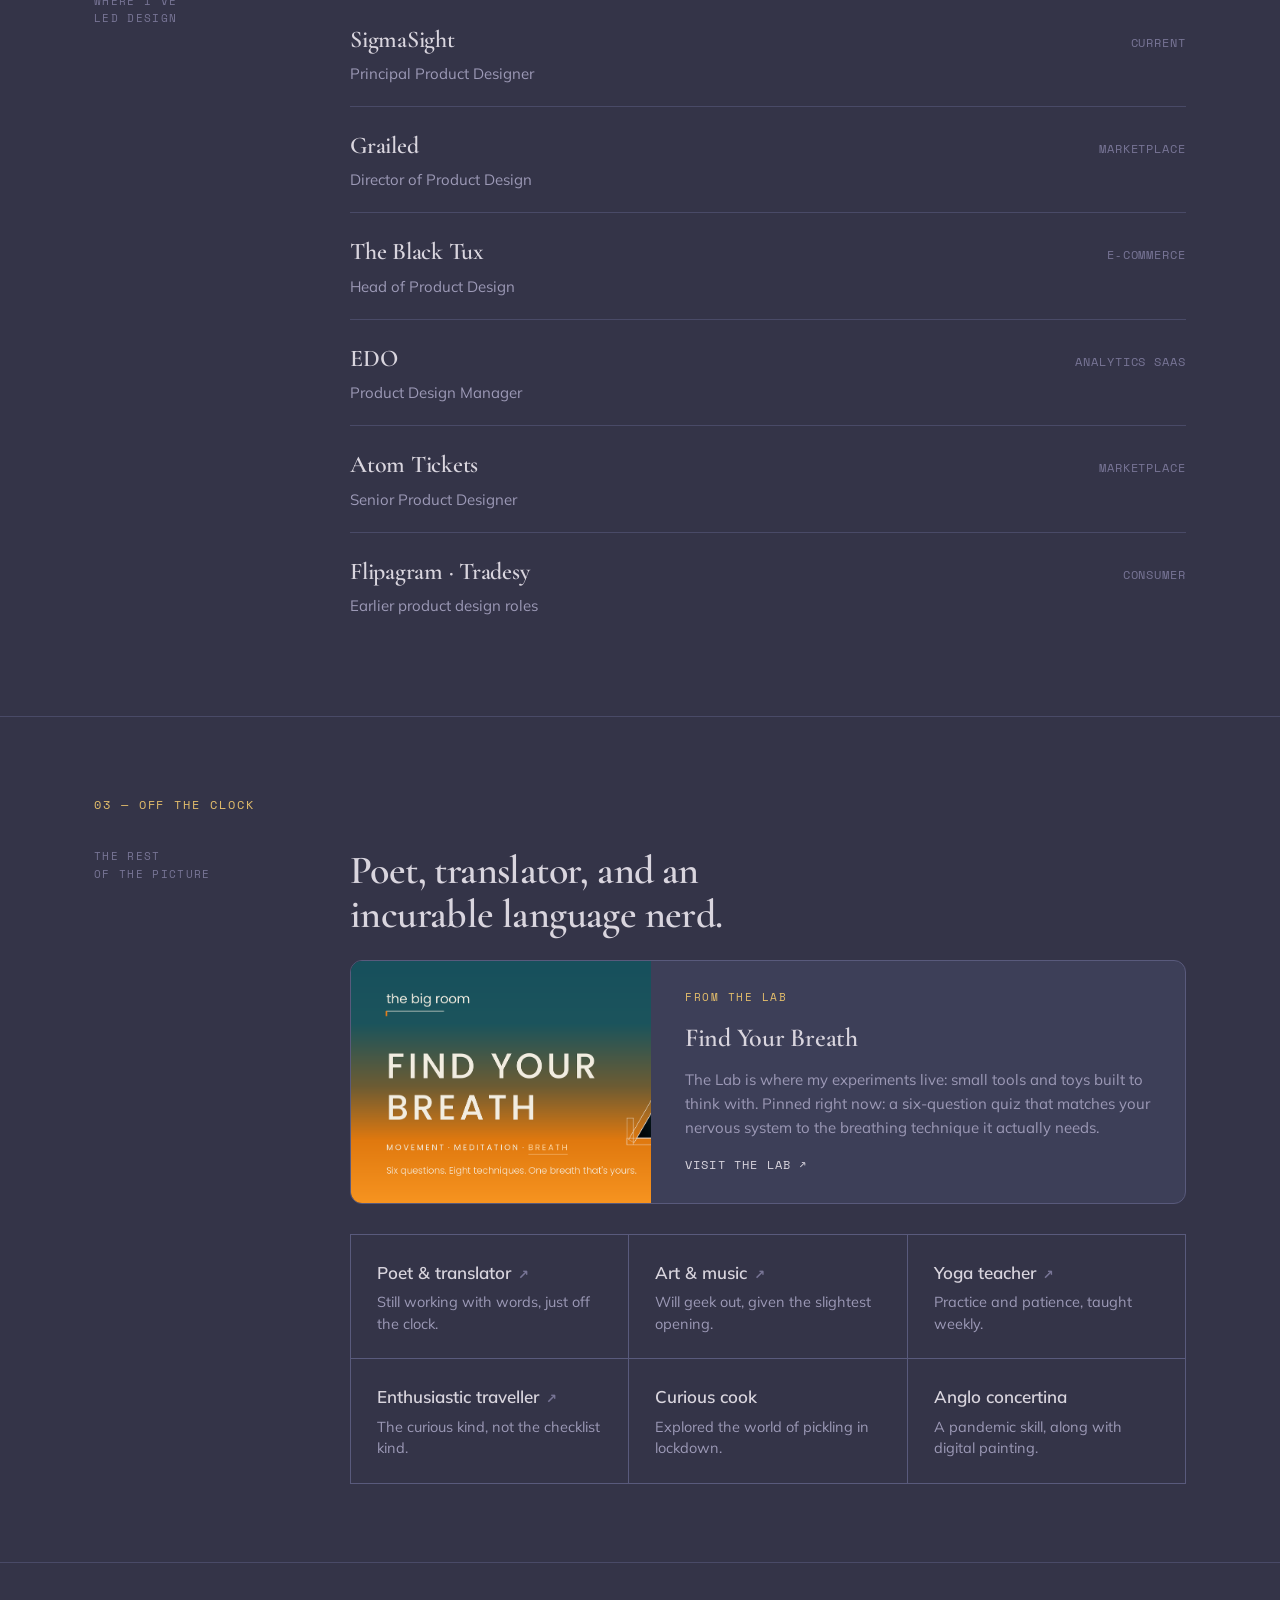
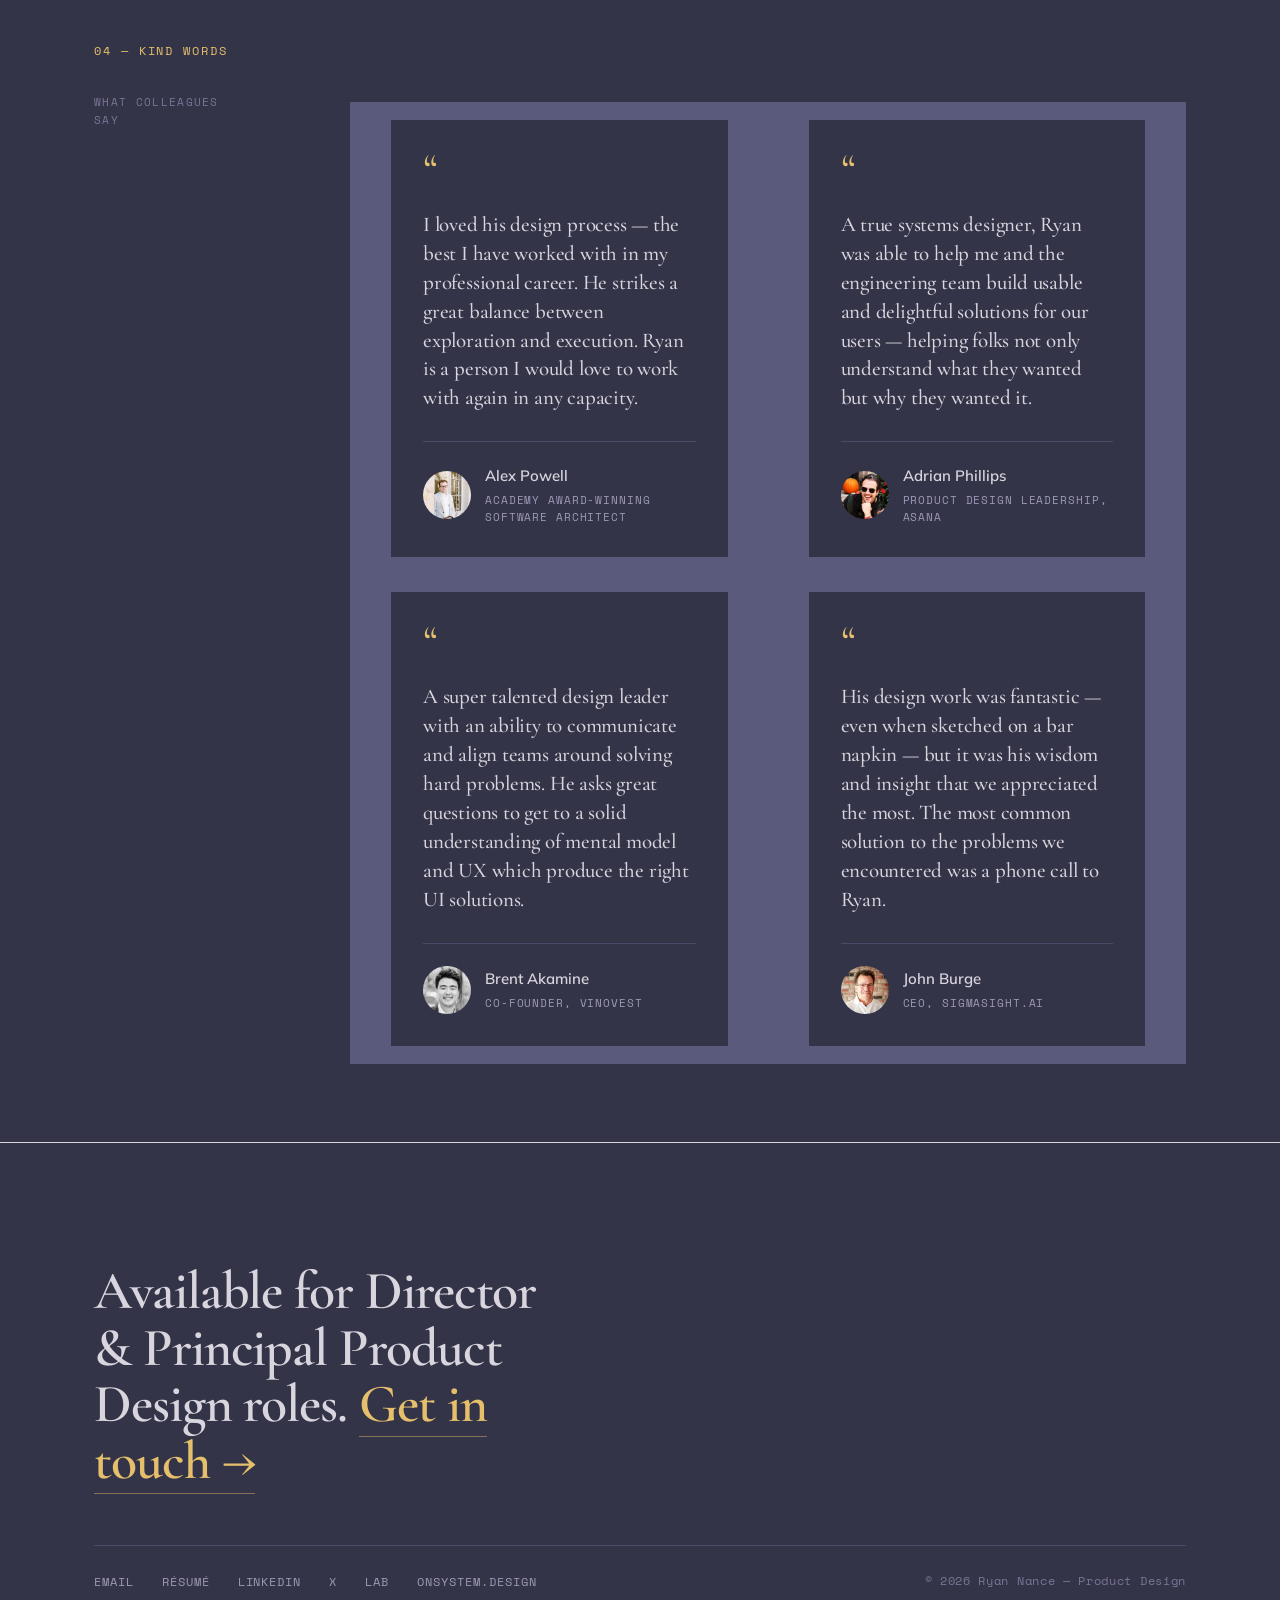
==== commit 90bb5541: "horizon" ====
--- a/about.html
+++ b/about.html
@@ -32,7 +32,7 @@
 <link rel="apple-touch-icon" href="assets/apple-touch-icon.png">
 <link rel="stylesheet" href="css/desert-ds.css">
 <link rel="stylesheet" href="css/horizon.css">
-<script>(function(){var P={night:['#14162E','#F2F0FA','#D2D2E6','#9FA0C0','#6E6F94','#E8C877','#2E3358','#1E2240','#0E1024','#434974'],sunrise:['#FBF1EA','#382B2E','#574549','#8A7076','#B49AA0','#D5871F','#F0D8C8','#FFF8F2','#F5E4D9','#E4C4B0'],day:['#FCF7EC','#292420','#463F34','#6E6555','#9C917E','#D06334','#EBD7B3','#FDFAF3','#F6ECD6','#D6BB85'],sunset:['#FBEADF','#2E2228','#4A3742','#7C6169','#AD8E96','#C64A6E','#F0CDB8','#FFF4EC','#F5D8C7','#E7B79C']},V=['--bg-page','--text-strong','--text-body','--text-muted','--text-faint','--accent','--border','--bg-raised','--bg-sunk','--border-strong'],S=[[0,'night'],[6.5,'sunrise'],[12.5,'day'],[18.5,'sunset'],[24,'night']],d=new Date(),h=d.getHours()+d.getMinutes()/60+d.getSeconds()/3600;if(window.matchMedia&&matchMedia('(prefers-color-scheme: dark)').matches)h=0;var i=0;while(i<3&&h>=S[i+1][0])i++;var t=(h-S[i][0])/(S[i+1][0]-S[i][0]),a=P[S[i][1]],b=P[S[i+1][1]],r=document.documentElement,k,c,o,v;for(k=0;k<V.length;k++){o='#';for(c=1;c<6;c+=2){v=Math.round(parseInt(a[k].substr(c,2),16)+(parseInt(b[k].substr(c,2),16)-parseInt(a[k].substr(c,2),16))*t).toString(16);o+=v.length<2?'0'+v:v}r.style.setProperty(V[k],o)}})()</script>
+<script>(function(){var P={night:['#14162E','#F2F0FA','#D2D2E6','#9FA0C0','#6E6F94','#E8C877','#2E3358','#1E2240','#0E1024','#434974'],sunrise:['#FBF1EA','#382B2E','#574549','#8A7076','#B49AA0','#D5871F','#F0D8C8','#FFF8F2','#F5E4D9','#E4C4B0'],day:['#FCF7EC','#292420','#463F34','#6E6555','#9C917E','#D06334','#EBD7B3','#FDFAF3','#F6ECD6','#D6BB85'],sunset:['#FBEADF','#2E2228','#4A3742','#7C6169','#AD8E96','#C64A6E','#F0CDB8','#FFF4EC','#F5D8C7','#E7B79C']},V=['--bg-page','--text-strong','--text-body','--text-muted','--text-faint','--accent','--border','--bg-raised','--bg-sunk','--border-strong'],S=[[0,'night'],[6.5,'sunrise'],[12.5,'day'],[18.5,'sunset'],[24,'night']],G=[[5.75,0.1985,0.8885],0,0,[20.25,0.1435,0.8045]],d=new Date(),h=d.getHours()+d.getMinutes()/60+d.getSeconds()/3600;if(window.matchMedia&&matchMedia('(prefers-color-scheme: dark)').matches)h=0;var i=0;while(i<3&&h>=S[i+1][0])i++;var lo=S[i][0],hi=S[i+1][0],g=G[i],t=g?(h<g[0]?(h-lo)/(g[0]-lo)*g[1]:g[2]+(h-g[0])/(hi-g[0])*(1-g[2])):(h-lo)/(hi-lo),a=P[S[i][1]],b=P[S[i+1][1]],r=document.documentElement,k,c,o,v;for(k=0;k<V.length;k++){o='#';for(c=1;c<6;c+=2){v=Math.round(parseInt(a[k].substr(c,2),16)+(parseInt(b[k].substr(c,2),16)-parseInt(a[k].substr(c,2),16))*t).toString(16);o+=v.length<2?'0'+v:v}r.style.setProperty(V[k],o)}})()</script>
 <style>
 
 
--- a/css/horizon.css
+++ b/css/horizon.css
@@ -4,19 +4,25 @@
    visitor's local time. Not a picker. The site is in a condition
    and this reports which one.
 
+   At rest it is a horizon: 18px of sky, the marker, one small word.
+   Open it is an instrument: 56px, with all 96 graduations. The
+   graduations only exist once someone reaches for them.
+
    Every hex here is lifted from desert-ds.css. Everything that is
    not a sky color is expressed as rgba() so the band's own ink
    never depends on the theme it sits under.
    ============================================================ */
 
 :root {
-  /* set by js/horizon.js — marker position as a percentage of the band */
+  /* marker position as a percentage of the band; set by js/horizon.js */
   --hz-x: 52.0833%;
-  --hz-h: 56px;
+  --hz-rest: 18px;
+  --hz-open: 56px;
+  --hz-inset: env(safe-area-inset-bottom, 0px);
 }
 
 @media (max-width: 619px) {
-  :root { --hz-h: 64px; }
+  :root { --hz-open: 64px; }
 }
 
 /* The interpolated palette lands on documentElement as inline custom
@@ -24,11 +30,19 @@
    this there is a white canvas flash at every dark hour. */
 html { background: var(--bg-page); }
 
-/* The light changes; the page does not repaint. */
+/* The light changes; the page does not repaint.
+   The OPEN height is reserved at all times. Opening only grows the band
+   upward over the page, so nothing reflows when it does. This is the
+   single most important rule in the component. */
 body {
-  padding-bottom: calc(var(--hz-h) + var(--space-2) + env(safe-area-inset-bottom, 0px));
+  padding-bottom: calc(var(--hz-open) + var(--space-2) + var(--hz-inset));
   transition: background-color 220ms linear, color 220ms linear;
 }
+
+/* Dawn and dusk are discontinuities, not drifts. Fading the page across one
+   would put a mid-grey background under text that had already switched
+   polarity, so js/horizon.js cuts the transition for exactly that frame. */
+html.hz-cut body { transition: none; }
 
 /* ---------- the band ---------- */
 .hz {
@@ -37,17 +51,19 @@
   right: 0;
   bottom: 0;
   z-index: 60;
-  height: calc(var(--hz-h) + env(safe-area-inset-bottom, 0px));
+  height: calc(var(--hz-rest) + var(--hz-inset));
   /* The inset is part of the drag surface but carries no marks, so the
      bottom of the track is never under the iOS home indicator. */
-  padding-bottom: env(safe-area-inset-bottom, 0px);
+  padding-bottom: var(--hz-inset);
   cursor: grab;
   touch-action: none;
   user-select: none;
   -webkit-user-select: none;
   -webkit-tap-highlight-color: rgba(0, 0, 0, 0);
-  overflow: hidden;
-}
+  transition: height 180ms cubic-bezier(.2, .7, .3, 1);
+}
+
+.hz.open { height: calc(var(--hz-open) + var(--hz-inset)); }
 
 .hz.dragging { cursor: grabbing; }
 
@@ -55,14 +71,18 @@
 
 .hz:focus-visible {
   outline: 2px solid var(--focus-ring);
-  outline-offset: -3px;
+  outline-offset: 2px;
 }
 
 /* ---------- the sky ---------- */
-/* Static. The band is the almanac; the page is the weather. */
+/* Static. The band is the almanac; the page is the weather.
+   It clips its own graduations so the marker cap can still sit proud
+   of the band's top edge. */
 .hz-sky {
   position: absolute;
   inset: 0;
+  overflow: hidden;
+  pointer-events: none;
   background: linear-gradient(90deg,
     #14162E 0%, #1E2240 6%, #2E3358 12%, #6E4A82 17%,
     #E8846B 23%, #F8CE8E 27%, #8CC4E6 34%,
@@ -72,14 +92,17 @@
     #2E3358 92%, #14162E 100%);
 }
 
-/* 96 divisions — one rule every 15 minutes, faded out toward the top. */
+/* 96 divisions — one rule every 15 minutes, faded out toward the top.
+   Absent at rest; they arrive only when the band opens. */
 .hz-sky::before {
   content: "";
   position: absolute;
   left: 0;
   right: 0;
   top: 0;
-  height: var(--hz-h);
+  bottom: var(--hz-inset);
+  opacity: 0;
+  transition: opacity 150ms ease 40ms;
   background-image: repeating-linear-gradient(90deg,
     rgba(255, 255, 255, .34) 0 1px,
     rgba(255, 255, 255, 0) 1px calc(100% / 96));
@@ -89,14 +112,19 @@
     rgba(0, 0, 0, 0) 0%, rgba(0, 0, 0, .5) 46%, rgba(0, 0, 0, 1) 100%);
 }
 
-/* The four named lights: 0h, 6.5h, 12.5h, 18.5h, and night again at 24h. */
+.hz.open .hz-sky::before { opacity: 1; }
+
+/* The four named lights: 0h, 6.5h, 12.5h, 18.5h, and night again at 24h.
+   Present but quiet at rest, full when open. */
 .hz-sky::after {
   content: "";
   position: absolute;
   left: 0;
   right: 0;
   top: 0;
-  height: var(--hz-h);
+  bottom: var(--hz-inset);
+  opacity: .45;
+  transition: opacity 150ms ease;
   background-image:
     linear-gradient(rgba(255, 255, 255, .72), rgba(255, 255, 255, .72)),
     linear-gradient(rgba(255, 255, 255, .72), rgba(255, 255, 255, .72)),
@@ -104,56 +132,91 @@
     linear-gradient(rgba(255, 255, 255, .72), rgba(255, 255, 255, .72)),
     linear-gradient(rgba(255, 255, 255, .72), rgba(255, 255, 255, .72));
   background-repeat: no-repeat;
-  background-size: 1px 36px;
+  background-size: 1px 56%;
   background-position:
     0% 100%, 27.0833% 100%, 52.0833% 100%, 77.0833% 100%, 100% 100%;
 }
+
+.hz.open .hz-sky::after { opacity: 1; }
 
 /* ---------- the marker ---------- */
 /* A dark halo so the rule survives both the pale and the dark ends. */
 .hz-marker {
   position: absolute;
   top: 0;
+  bottom: var(--hz-inset);
   left: var(--hz-x);
   width: 1px;
-  height: var(--hz-h);
   background: rgba(255, 255, 255, .95);
   box-shadow: 0 0 0 1px rgba(0, 0, 0, .45);
-}
-
+  pointer-events: none;
+}
+
+/* Sits proud of the band's top edge, so the mark is findable at 18px. */
 .hz-cap {
   position: absolute;
-  top: 0;
+  top: -1px;
   left: 50%;
-  width: 5px;
-  height: 5px;
-  margin-left: -2.5px;
+  width: 8px;
+  height: 8px;
+  margin-left: -4px;
   background: rgba(255, 255, 255, .95);
   box-shadow: 0 0 0 1px rgba(0, 0, 0, .45);
 }
 
 /* ---------- the word ---------- */
-/* One word. It names the light you are in and nothing else. */
+/* One word. It names the light you are in and nothing else.
+   Small and low at rest; it grows and lifts when the band opens. */
 .hz-word {
   position: absolute;
-  top: 50%;
+  bottom: calc(var(--hz-inset) + 3px);
   left: var(--hz-x);
-  transform: translate(var(--space-2), -50%);
+  transform: translateX(var(--space-2));
   font-family: var(--font-mono);
-  font-size: var(--text-xs);
+  font-size: 9px;
   letter-spacing: var(--tracking-label);
   text-transform: uppercase;
   white-space: nowrap;
   color: rgba(255, 255, 255, .96);
   text-shadow: 0 1px 3px rgba(0, 0, 0, .55), 0 0 1px rgba(0, 0, 0, .8);
   pointer-events: none;
+  transition: font-size 180ms ease, bottom 180ms ease;
+}
+
+.hz.open .hz-word {
+  bottom: calc(var(--hz-inset) + 9px);
+  font-size: 11px;
 }
 
 /* Past ~78% across, the word would run off the edge. */
 .hz.flip .hz-word {
-  transform: translate(calc(-100% - var(--space-2)), -50%);
+  transform: translateX(calc(-100% - var(--space-2)));
+}
+
+/* ---------- touch ---------- */
+/* There is no hover on a touch screen, so an 18px strip that only grows
+   on an event that never fires would be unusable. The band sits
+   permanently at a comfortable target, already graduated, never animating. */
+@media (pointer: coarse) {
+  :root {
+    --hz-rest: 44px;
+    --hz-open: 44px;
+  }
+  .hz { transition: none; }
+  .hz-sky::before { opacity: 1; transition: none; }
+  .hz-sky::after { opacity: 1; transition: none; }
+  .hz-word,
+  .hz.open .hz-word {
+    bottom: calc(var(--hz-inset) + 7px);
+    font-size: 10px;
+    transition: none;
+  }
 }
 
 @media (prefers-reduced-motion: reduce) {
   body { transition: none; }
-}
+  .hz,
+  .hz-sky::before,
+  .hz-sky::after,
+  .hz-word { transition: none; }
+}
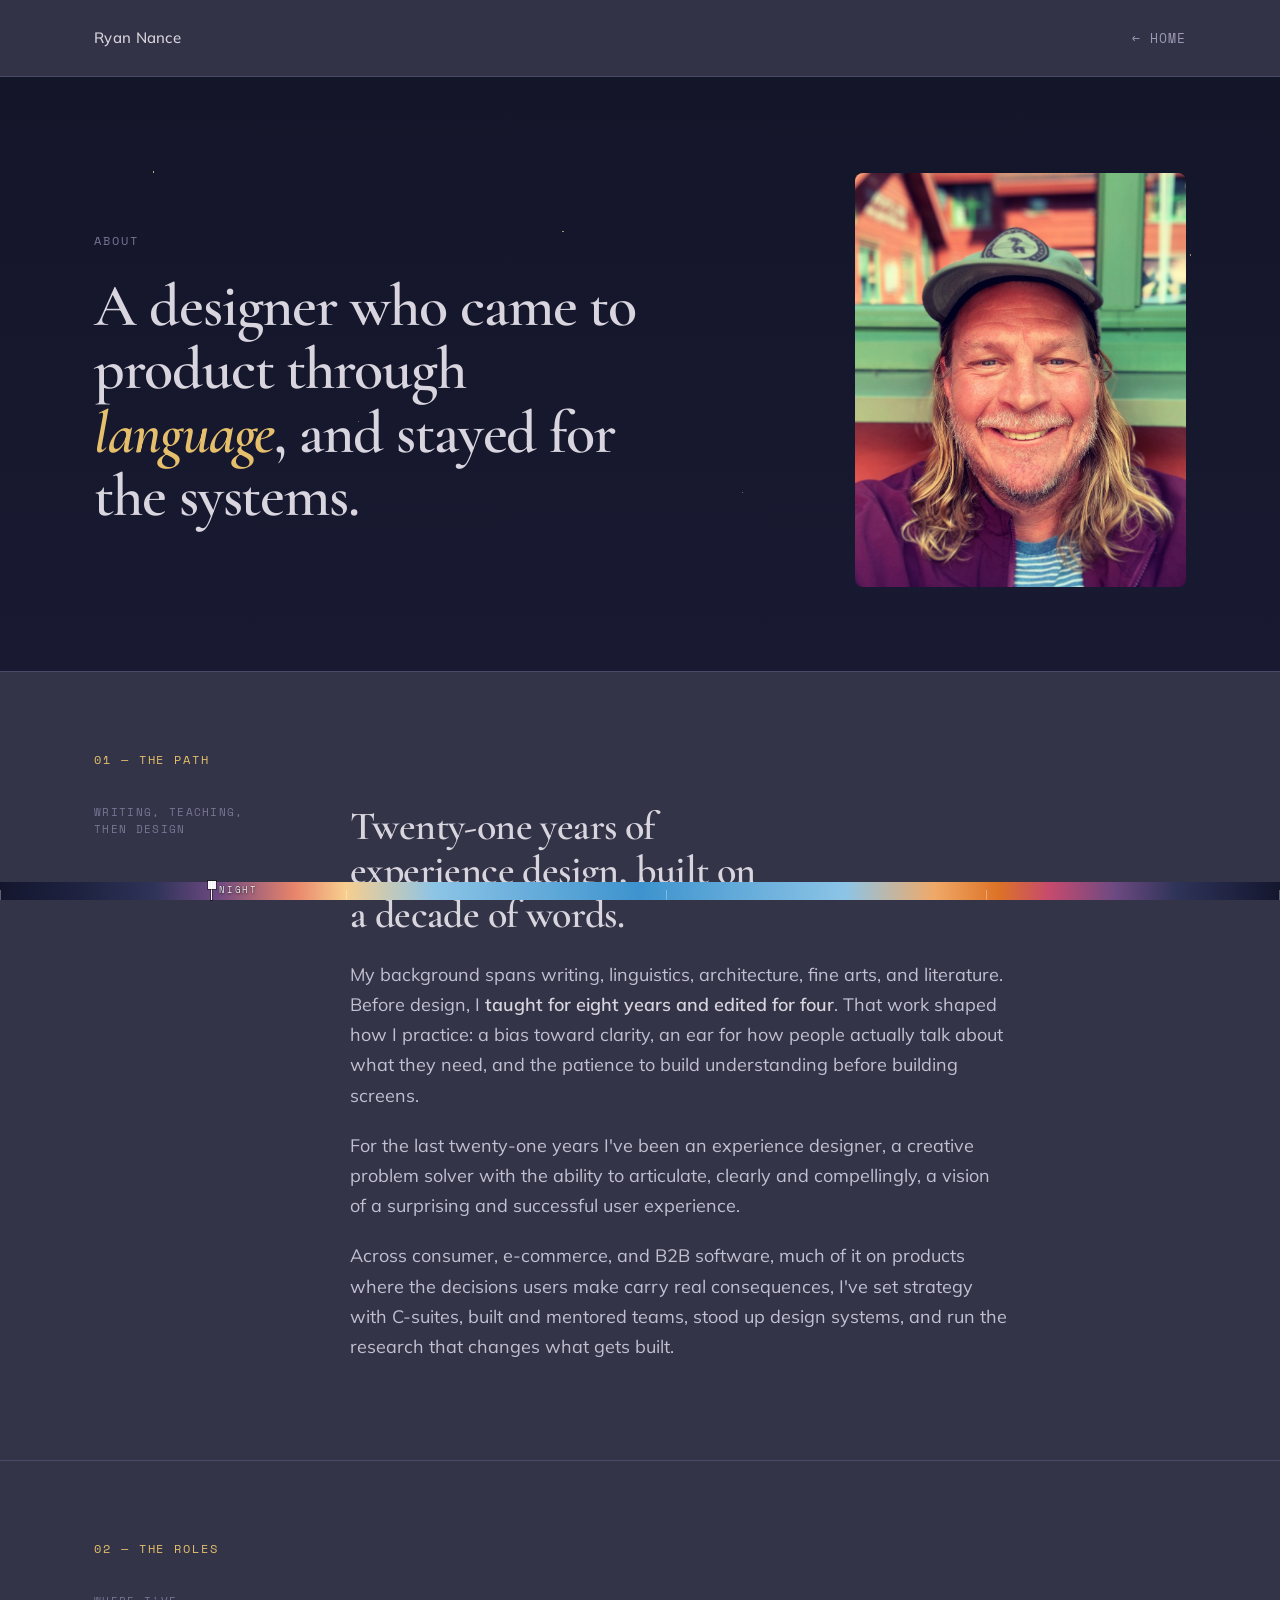
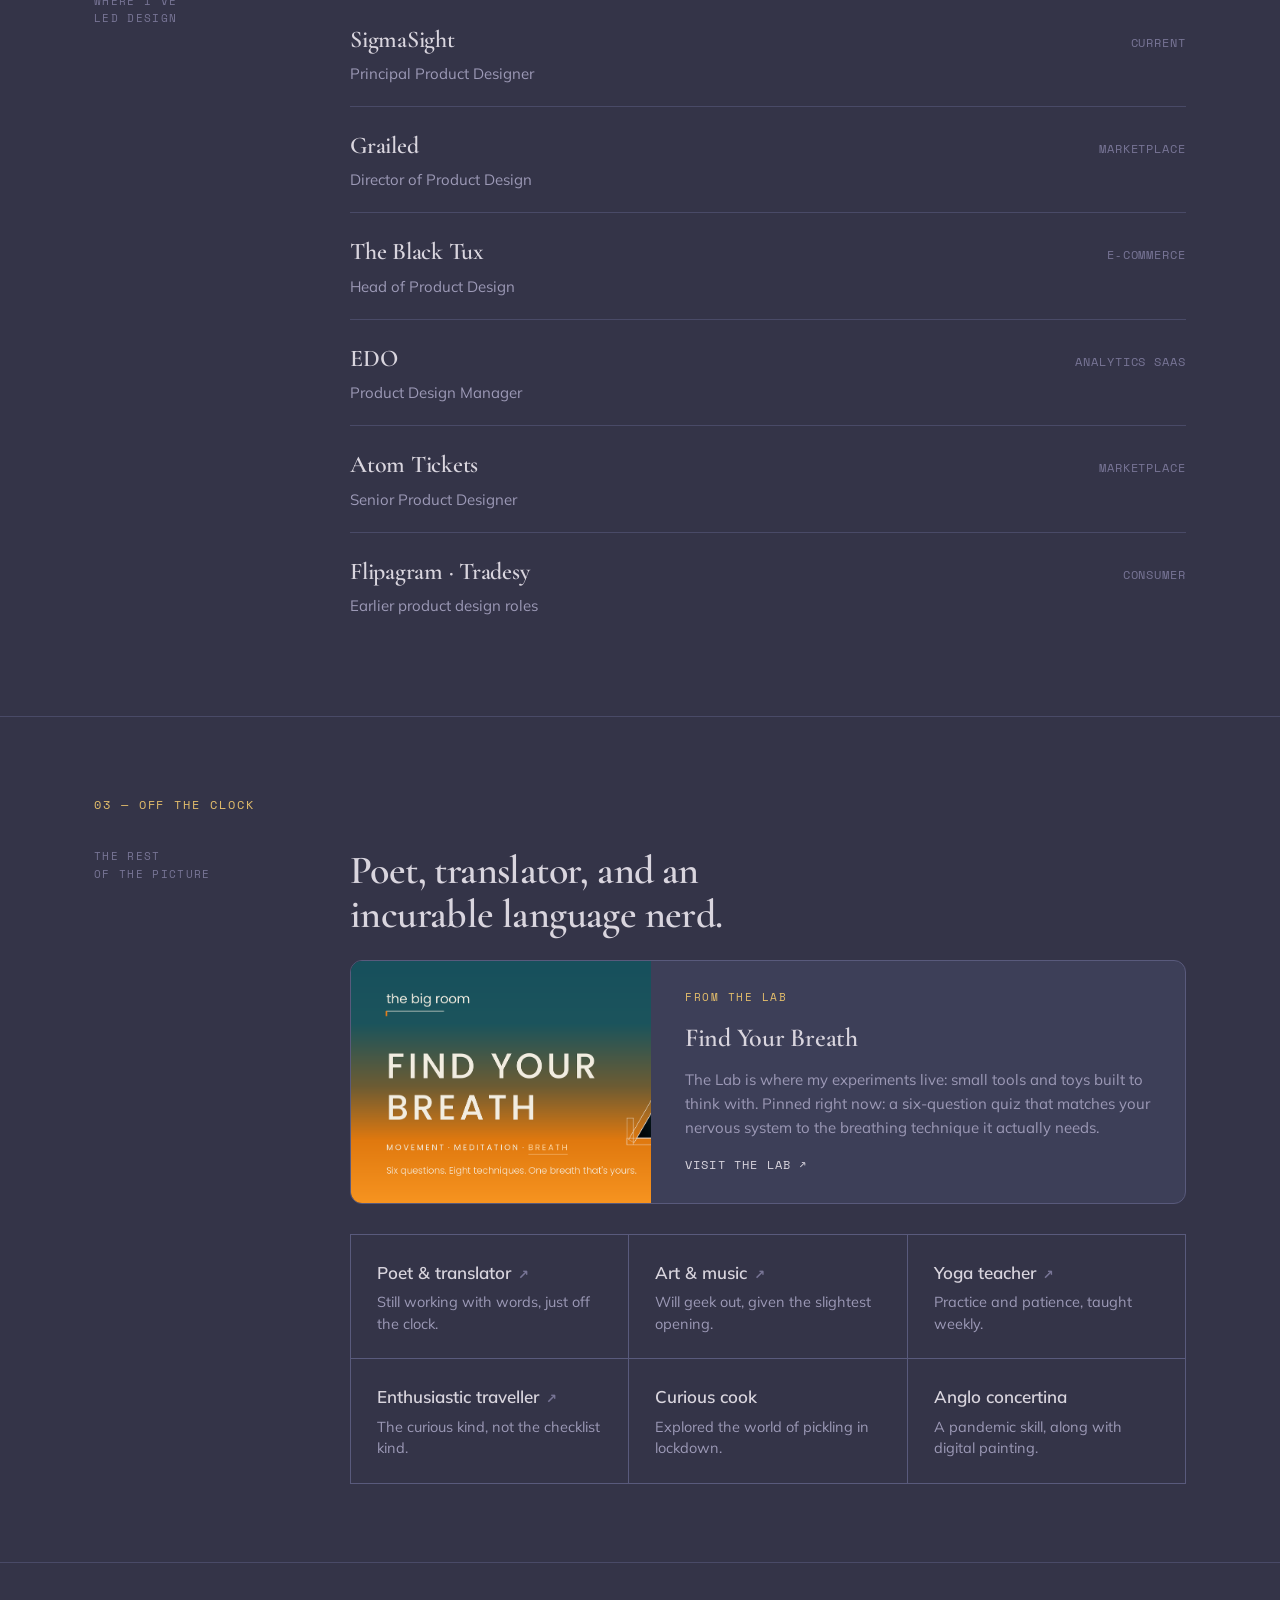
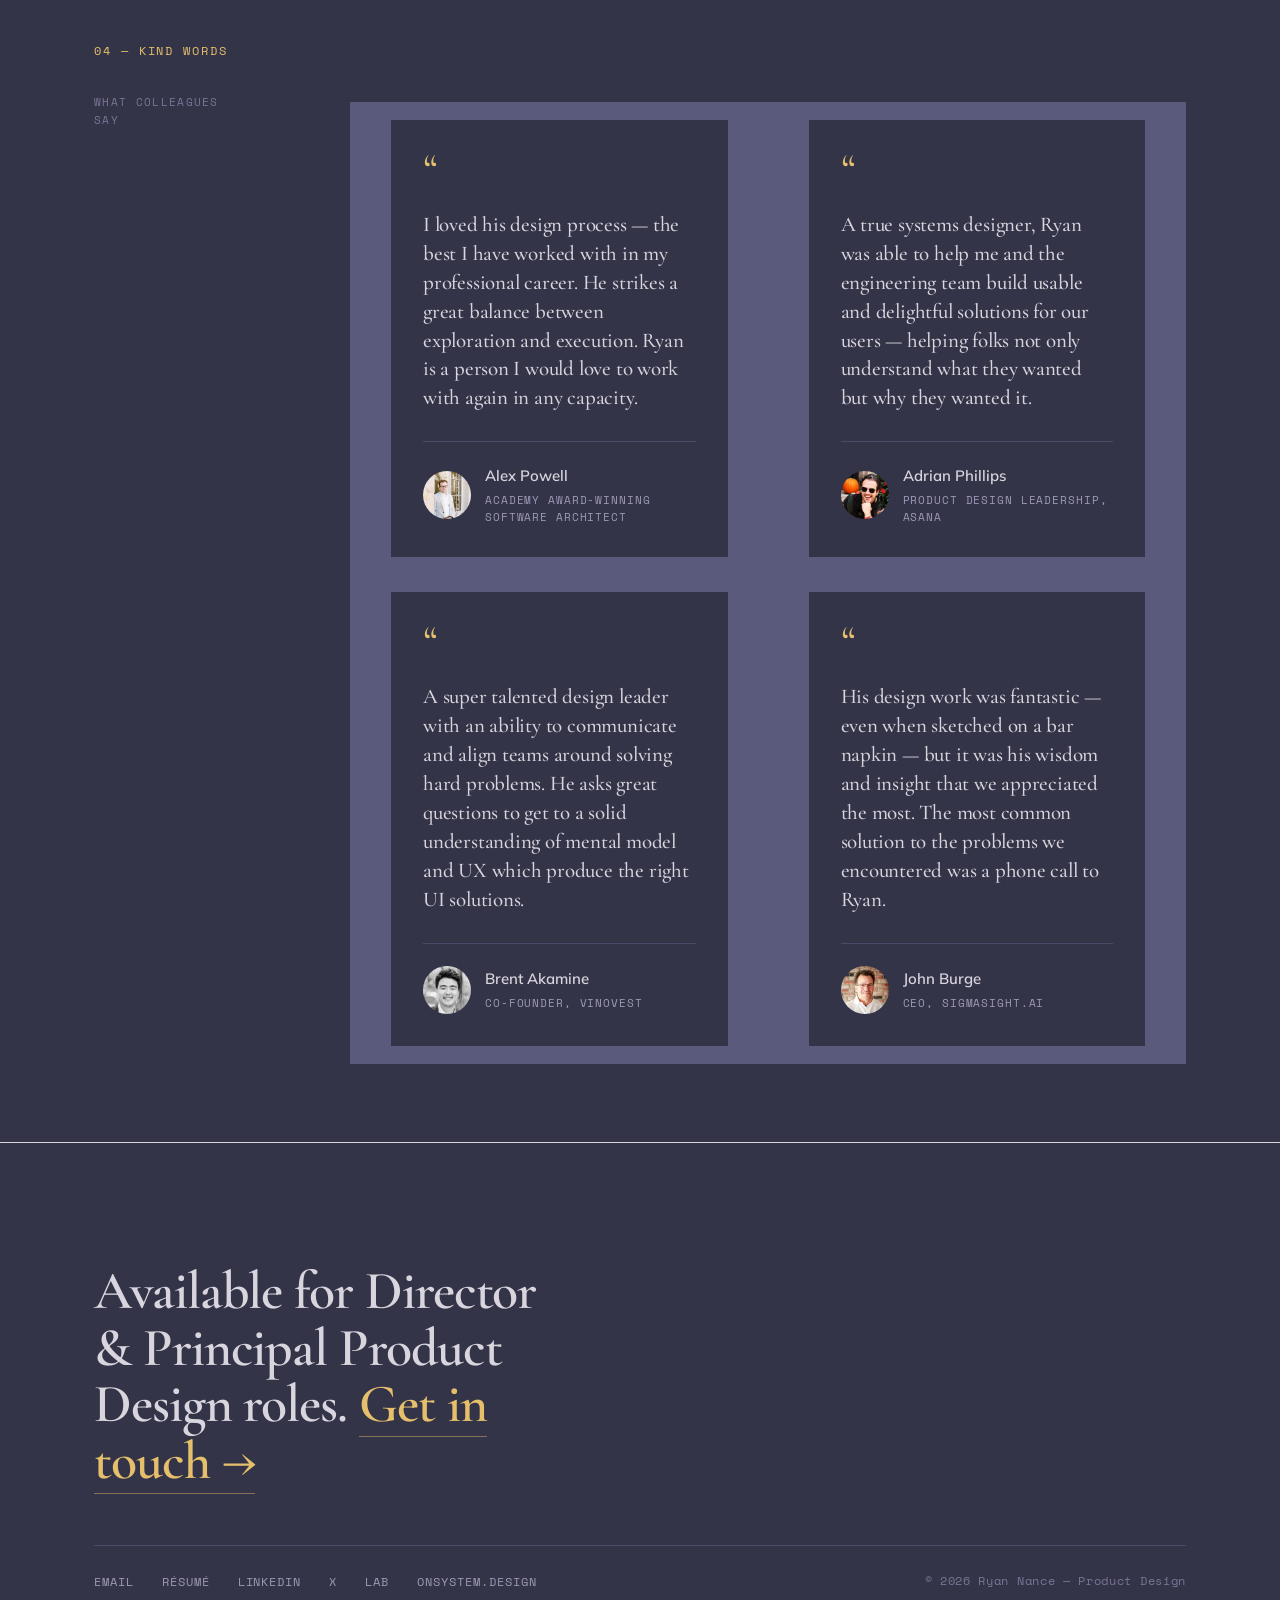
==== commit 847aa744: "security" ====
--- a/about.html
+++ b/about.html
@@ -32,7 +32,7 @@
 <link rel="apple-touch-icon" href="assets/apple-touch-icon.png">
 <link rel="stylesheet" href="css/desert-ds.css">
 <link rel="stylesheet" href="css/horizon.css">
-<script>(function(){var P={night:['#14162E','#F2F0FA','#D2D2E6','#9FA0C0','#6E6F94','#E8C877','#2E3358','#1E2240','#0E1024','#434974'],sunrise:['#FBF1EA','#382B2E','#574549','#8A7076','#B49AA0','#D5871F','#F0D8C8','#FFF8F2','#F5E4D9','#E4C4B0'],day:['#FCF7EC','#292420','#463F34','#6E6555','#9C917E','#D06334','#EBD7B3','#FDFAF3','#F6ECD6','#D6BB85'],sunset:['#FBEADF','#2E2228','#4A3742','#7C6169','#AD8E96','#C64A6E','#F0CDB8','#FFF4EC','#F5D8C7','#E7B79C']},V=['--bg-page','--text-strong','--text-body','--text-muted','--text-faint','--accent','--border','--bg-raised','--bg-sunk','--border-strong'],S=[[0,'night'],[6.5,'sunrise'],[12.5,'day'],[18.5,'sunset'],[24,'night']],G=[[5.75,0.1985,0.8885],0,0,[20.25,0.1435,0.8045]],d=new Date(),h=d.getHours()+d.getMinutes()/60+d.getSeconds()/3600;if(window.matchMedia&&matchMedia('(prefers-color-scheme: dark)').matches)h=0;var i=0;while(i<3&&h>=S[i+1][0])i++;var lo=S[i][0],hi=S[i+1][0],g=G[i],t=g?(h<g[0]?(h-lo)/(g[0]-lo)*g[1]:g[2]+(h-g[0])/(hi-g[0])*(1-g[2])):(h-lo)/(hi-lo),a=P[S[i][1]],b=P[S[i+1][1]],r=document.documentElement,k,c,o,v;for(k=0;k<V.length;k++){o='#';for(c=1;c<6;c+=2){v=Math.round(parseInt(a[k].substr(c,2),16)+(parseInt(b[k].substr(c,2),16)-parseInt(a[k].substr(c,2),16))*t).toString(16);o+=v.length<2?'0'+v:v}r.style.setProperty(V[k],o)}})()</script>
+<script>(function(){var P={night:['#14162E','#F2F0FA','#D2D2E6','#9FA0C0','#6E6F94','#E8C877','#2E3358','#1E2240','#0E1024','#434974'],sunrise:['#FBF1EA','#382B2E','#574549','#8A7076','#B49AA0','#D5871F','#F0D8C8','#FFF8F2','#F5E4D9','#E4C4B0'],day:['#FCF7EC','#292420','#463F34','#6E6555','#9C917E','#D06334','#EBD7B3','#FDFAF3','#F6ECD6','#D6BB85'],sunset:['#FBEADF','#2E2228','#4A3742','#7C6169','#AD8E96','#C64A6E','#F0CDB8','#FFF4EC','#F5D8C7','#E7B79C']},V=['--bg-page','--text-strong','--text-body','--text-muted','--text-faint','--accent','--border','--bg-raised','--bg-sunk','--border-strong'],S=[[0,'night'],[6.5,'sunrise'],[12.5,'day'],[18.5,'sunset'],[24,'night']],G=[[5.75,0.1985,0.8885],0,0,[20.25,0.1435,0.8045]],d=new Date(),h=d.getHours()+d.getMinutes()/60+d.getSeconds()/3600;if(window.matchMedia&&matchMedia('(prefers-color-scheme: dark)').matches)h=0;var i=0;while(i<3&&h>=S[i+1][0])i++;var lo=S[i][0],hi=S[i+1][0],g=G[i],t=g?(h<g[0]?(h-lo)/(g[0]-lo)*g[1]:g[2]+(h-g[0])/(hi-g[0])*(1-g[2])):(h-lo)/(hi-lo),a=P[S[i][1]],b=P[S[i+1][1]],r=document.documentElement,k,c,o,v;for(k=0;k<V.length;k++){o='#';for(c=1;c<6;c+=2){v=Math.round(parseInt(a[k].substr(c,2),16)+(parseInt(b[k].substr(c,2),16)-parseInt(a[k].substr(c,2),16))*t).toString(16);o+=v.length<2?'0'+v:v}r.style.setProperty(V[k],o)}r.style.setProperty('--night',''+(i==0?1-t:i==3?t:0))})()</script>
 <style>
 
 
@@ -50,7 +50,7 @@
 .back:hover{color:var(--ink)}
 .back .ar{transition:transform .25s ease}.back:hover .ar{transform:translateX(-4px)}
 .chead{padding:96px 0 84px;border-bottom:1px solid var(--hair)}
-[data-theme="night"] .chead{background:radial-gradient(1.6px 1.6px at 12% 16%,rgba(240,216,154,.9) 50%,transparent 51%),radial-gradient(1.2px 1.2px at 28% 58%,rgba(240,216,154,.5) 50%,transparent 51%),radial-gradient(1.8px 1.8px at 44% 26%,rgba(240,216,154,.75) 50%,transparent 51%),radial-gradient(1.2px 1.2px at 58% 70%,rgba(240,216,154,.45) 50%,transparent 51%),radial-gradient(1.6px 1.6px at 71% 18%,rgba(240,216,154,.85) 50%,transparent 51%),radial-gradient(1.2px 1.2px at 84% 52%,rgba(240,216,154,.5) 50%,transparent 51%),radial-gradient(1.8px 1.8px at 93% 30%,rgba(240,216,154,.7) 50%,transparent 51%),linear-gradient(180deg,#0E1024 0%,#14162E 100%)}
+.chead{background:radial-gradient(1.6px 1.6px at 12% 16%,rgba(240,216,154,calc(.9 * var(--night))) 50%,transparent 51%),radial-gradient(1.2px 1.2px at 28% 58%,rgba(240,216,154,calc(.5 * var(--night))) 50%,transparent 51%),radial-gradient(1.8px 1.8px at 44% 26%,rgba(240,216,154,calc(.75 * var(--night))) 50%,transparent 51%),radial-gradient(1.2px 1.2px at 58% 70%,rgba(240,216,154,calc(.45 * var(--night))) 50%,transparent 51%),radial-gradient(1.6px 1.6px at 71% 18%,rgba(240,216,154,calc(.85 * var(--night))) 50%,transparent 51%),radial-gradient(1.2px 1.2px at 84% 52%,rgba(240,216,154,calc(.5 * var(--night))) 50%,transparent 51%),radial-gradient(1.8px 1.8px at 93% 30%,rgba(240,216,154,calc(.7 * var(--night))) 50%,transparent 51%),linear-gradient(180deg,rgba(14,16,36,var(--night)) 0%,rgba(20,22,46,var(--night)) 100%)}
 .headgrid{display:grid;grid-template-columns:1.35fr .65fr;gap:72px;align-items:center}
 .h-lead{font-family:var(--font-display);font-weight:600;letter-spacing:-.018em;line-height:1.06;font-size:clamp(36px,4.8vw,60px);margin:24px 0 0;max-width:17ch}
 .h-lead em{font-style:italic;color:var(--accent)}
--- a/css/horizon.css
+++ b/css/horizon.css
@@ -19,6 +19,10 @@
   --hz-rest: 18px;
   --hz-open: 56px;
   --hz-inset: env(safe-area-inset-bottom, 0px);
+  /* How much night there is, 0 to 1. Written by js/horizon.js and by the head
+     bootstrap; the hero starfield multiplies its alphas by it. Declared here
+     so the starfield never resolves against an undefined value. */
+  --night: 0;
 }
 
 @media (max-width: 619px) {
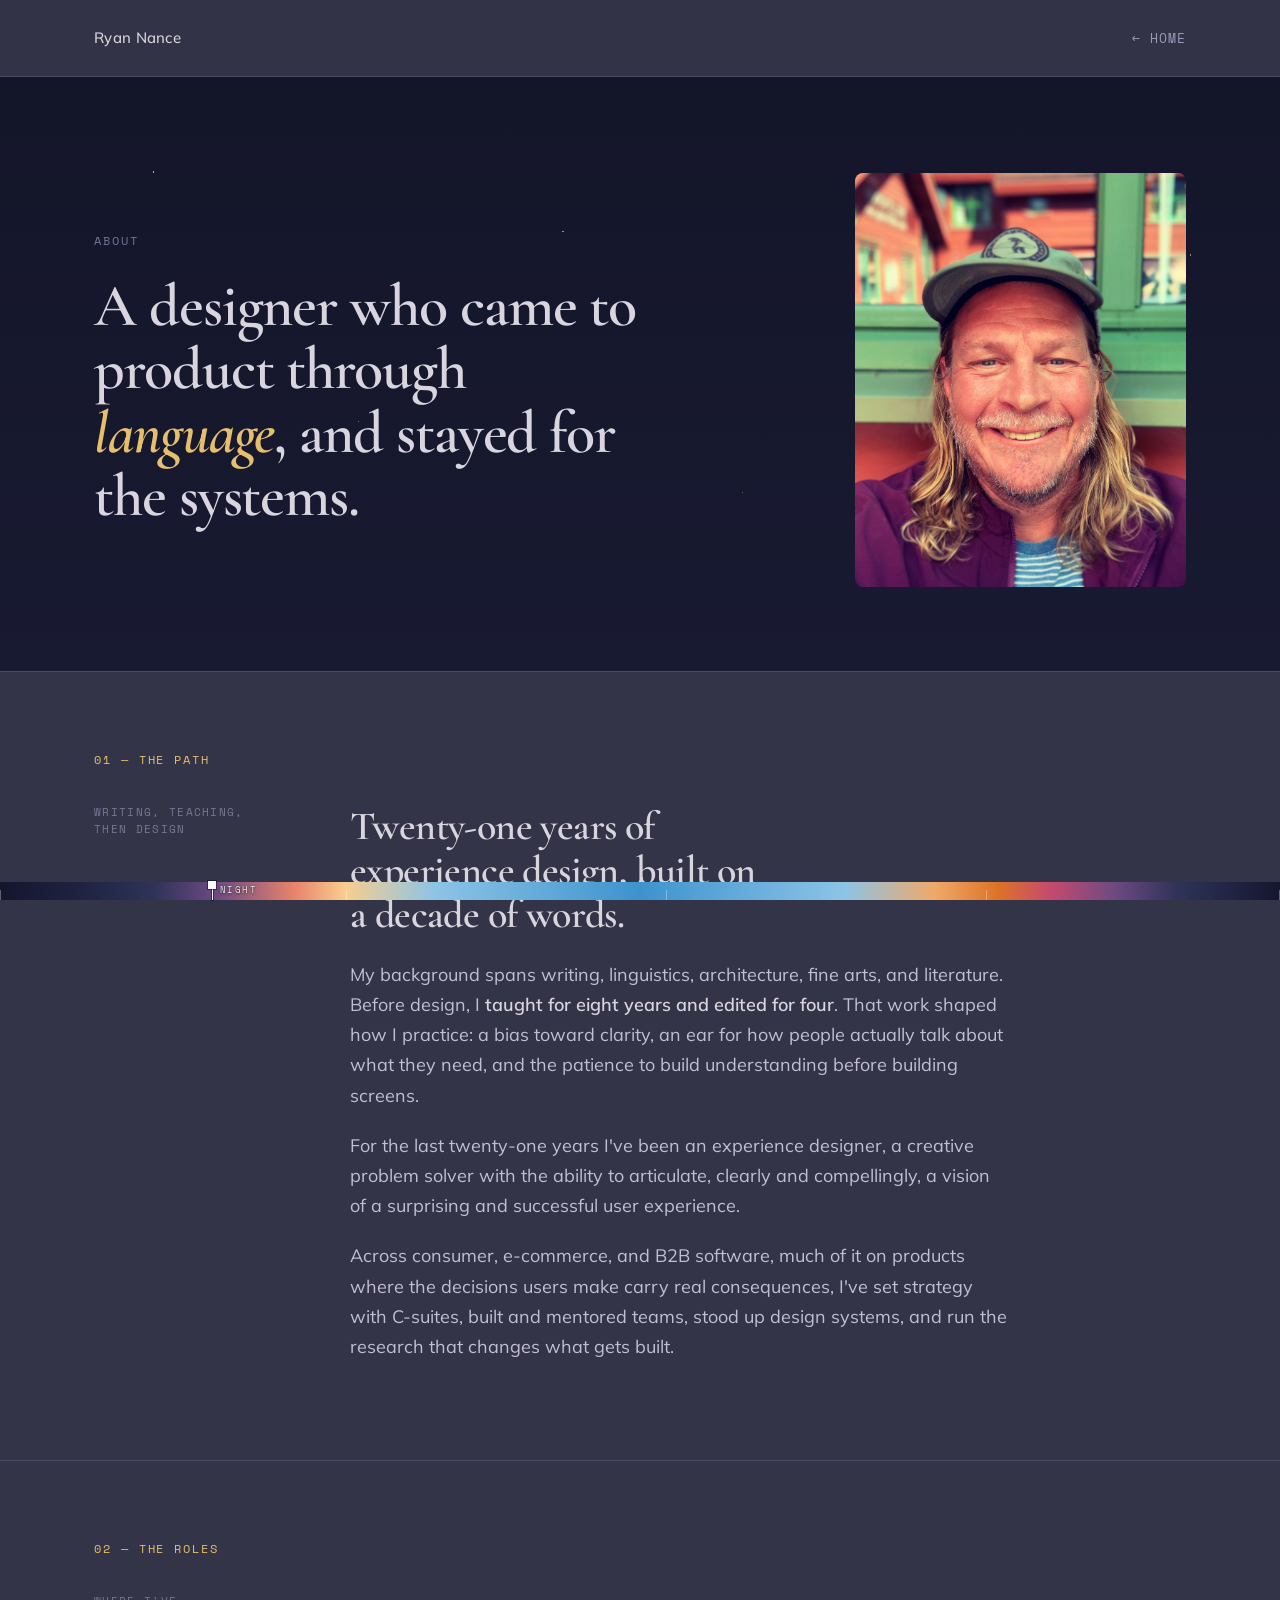
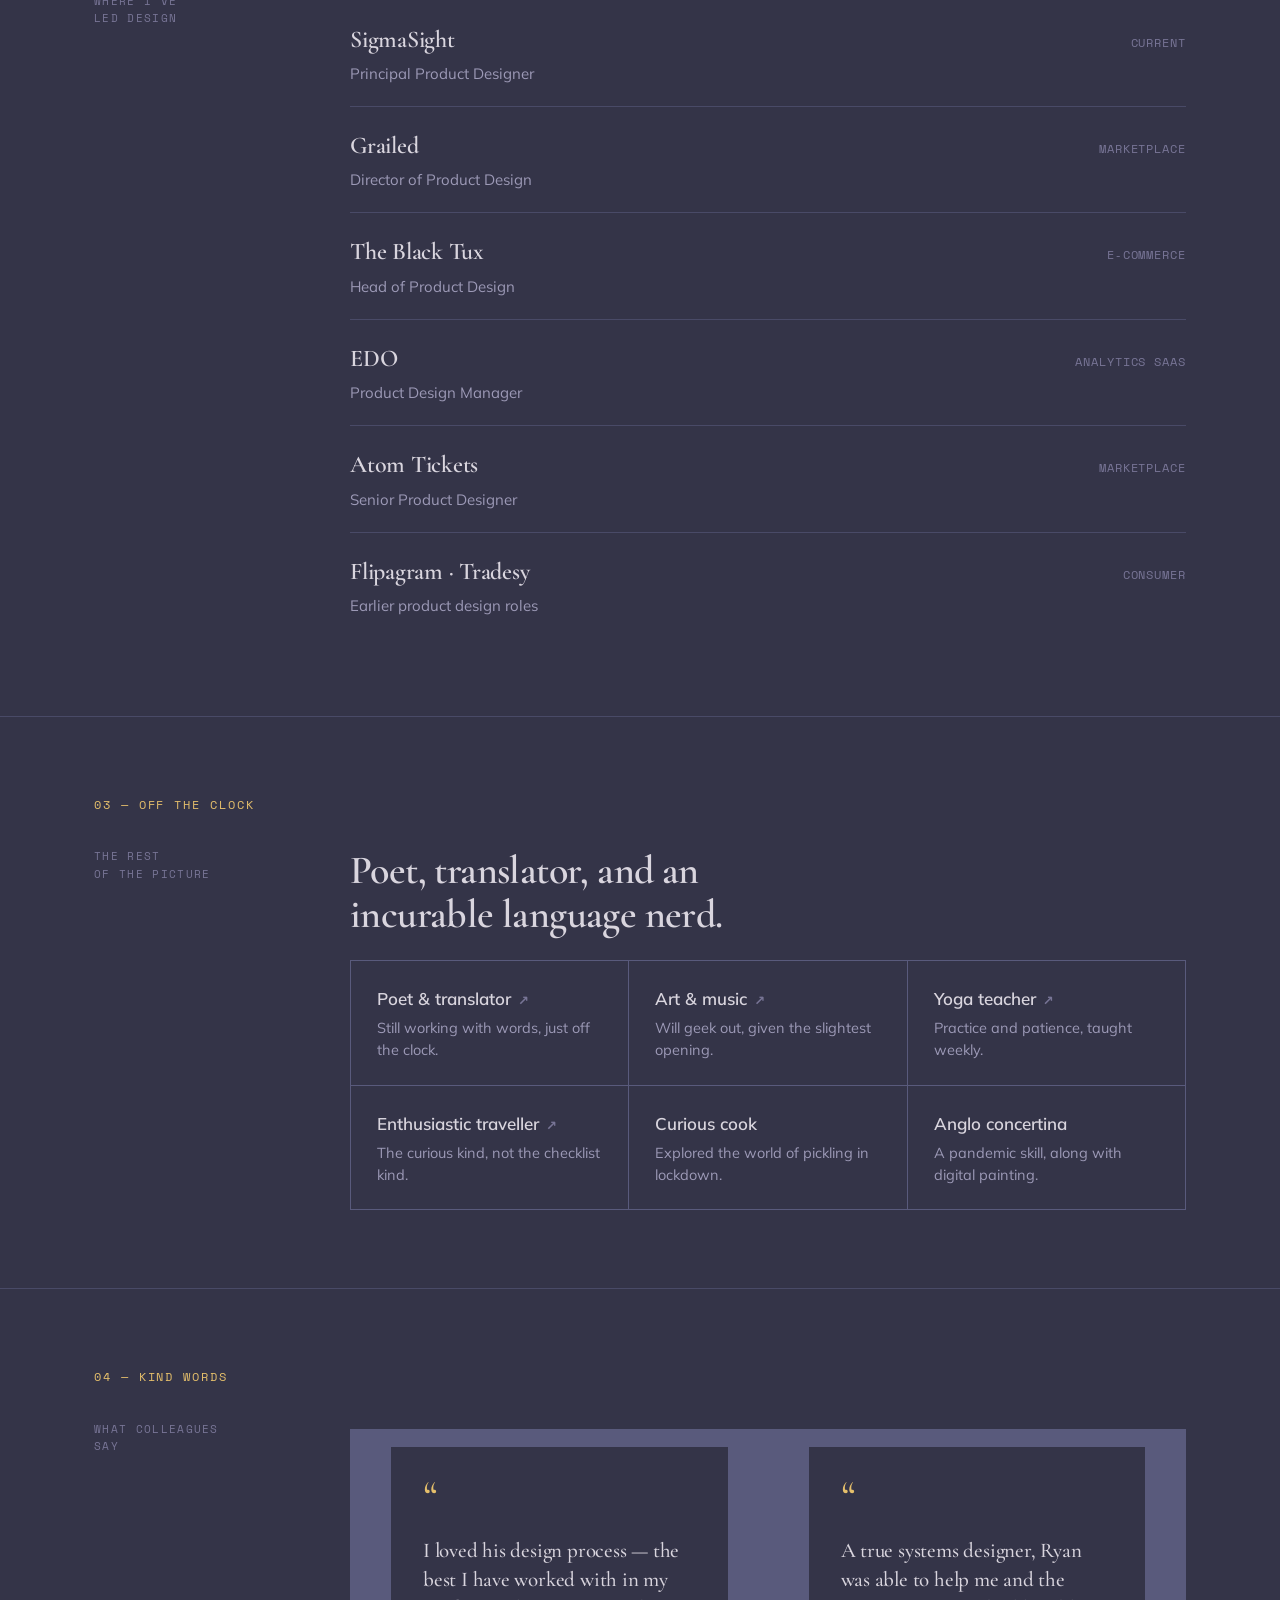
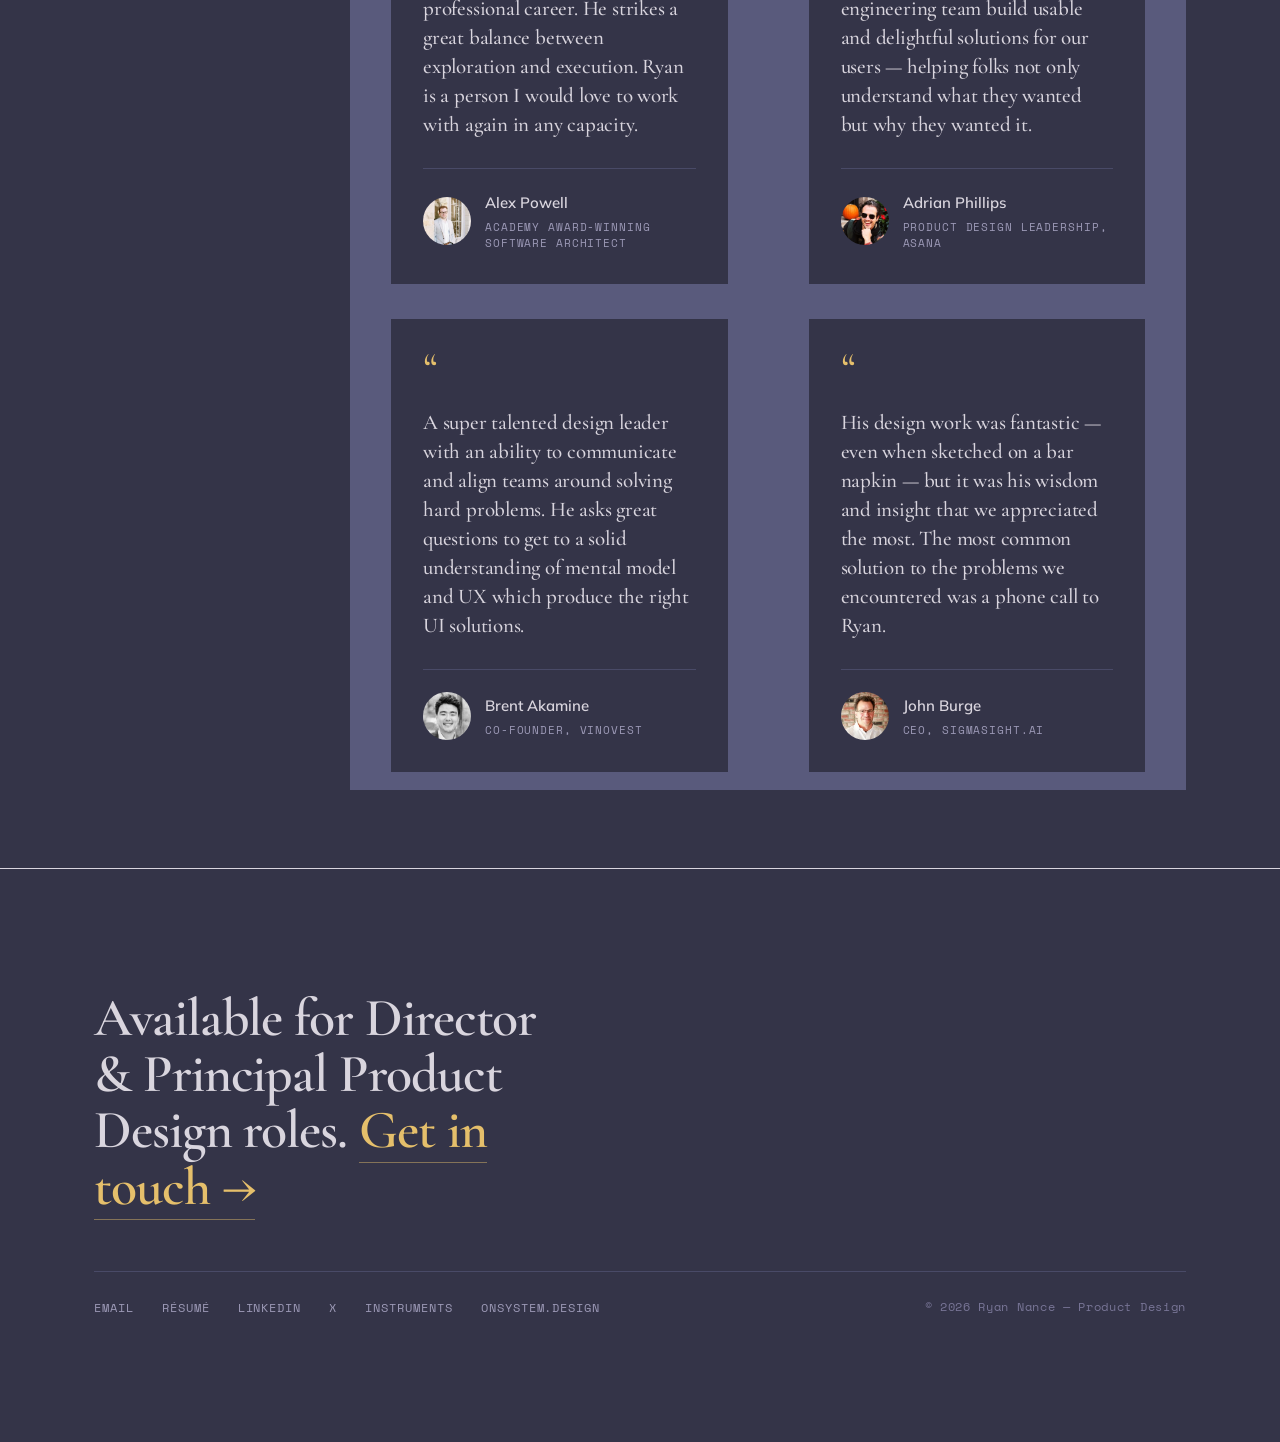
==== commit afaed5b2: "instruments" ====
--- a/about.html
+++ b/about.html
@@ -32,7 +32,7 @@
 <link rel="apple-touch-icon" href="assets/apple-touch-icon.png">
 <link rel="stylesheet" href="css/desert-ds.css">
 <link rel="stylesheet" href="css/horizon.css">
-<script>(function(){var P={night:['#14162E','#F2F0FA','#D2D2E6','#9FA0C0','#6E6F94','#E8C877','#2E3358','#1E2240','#0E1024','#434974'],sunrise:['#FBF1EA','#382B2E','#574549','#8A7076','#B49AA0','#D5871F','#F0D8C8','#FFF8F2','#F5E4D9','#E4C4B0'],day:['#FCF7EC','#292420','#463F34','#6E6555','#9C917E','#D06334','#EBD7B3','#FDFAF3','#F6ECD6','#D6BB85'],sunset:['#FBEADF','#2E2228','#4A3742','#7C6169','#AD8E96','#C64A6E','#F0CDB8','#FFF4EC','#F5D8C7','#E7B79C']},V=['--bg-page','--text-strong','--text-body','--text-muted','--text-faint','--accent','--border','--bg-raised','--bg-sunk','--border-strong'],S=[[0,'night'],[6.5,'sunrise'],[12.5,'day'],[18.5,'sunset'],[24,'night']],G=[[5.75,0.1985,0.8885],0,0,[20.25,0.1435,0.8045]],d=new Date(),h=d.getHours()+d.getMinutes()/60+d.getSeconds()/3600;if(window.matchMedia&&matchMedia('(prefers-color-scheme: dark)').matches)h=0;var i=0;while(i<3&&h>=S[i+1][0])i++;var lo=S[i][0],hi=S[i+1][0],g=G[i],t=g?(h<g[0]?(h-lo)/(g[0]-lo)*g[1]:g[2]+(h-g[0])/(hi-g[0])*(1-g[2])):(h-lo)/(hi-lo),a=P[S[i][1]],b=P[S[i+1][1]],r=document.documentElement,k,c,o,v;for(k=0;k<V.length;k++){o='#';for(c=1;c<6;c+=2){v=Math.round(parseInt(a[k].substr(c,2),16)+(parseInt(b[k].substr(c,2),16)-parseInt(a[k].substr(c,2),16))*t).toString(16);o+=v.length<2?'0'+v:v}r.style.setProperty(V[k],o)}r.style.setProperty('--night',''+(i==0?1-t:i==3?t:0))})()</script>
+<script>(function(){var P={night:['#14162E','#F2F0FA','#D2D2E6','#9FA0C0','#6E6F94','#E8C877','#F0D89A','#2E3358','#1E2240','#0E1024','#434974'],sunrise:['#FBF1EA','#382B2E','#574549','#8A7076','#B49AA0','#D5871F','#AD5912','#F0D8C8','#FFF8F2','#F5E4D9','#E4C4B0'],day:['#FCF7EC','#292420','#463F34','#6E6555','#9C917E','#D06334','#A9411F','#EBD7B3','#FDFAF3','#F6ECD6','#D6BB85'],sunset:['#FBEADF','#2E2228','#4A3742','#7C6169','#AD8E96','#C64A6E','#9E3050','#F0CDB8','#FFF4EC','#F5D8C7','#E7B79C']},V=['--bg-page','--text-strong','--text-body','--text-muted','--text-faint','--accent','--accent-hover','--border','--bg-raised','--bg-sunk','--border-strong'],S=[[0,'night'],[6.5,'sunrise'],[12.5,'day'],[18.5,'sunset'],[24,'night']],G=[[5.75,0.1985,0.8885],0,0,[20.25,0.1435,0.8045]],d=new Date(),h=d.getHours()+d.getMinutes()/60+d.getSeconds()/3600;if(window.matchMedia&&matchMedia('(prefers-color-scheme: dark)').matches)h=0;var i=0;while(i<3&&h>=S[i+1][0])i++;var lo=S[i][0],hi=S[i+1][0],g=G[i],t=g?(h<g[0]?(h-lo)/(g[0]-lo)*g[1]:g[2]+(h-g[0])/(hi-g[0])*(1-g[2])):(h-lo)/(hi-lo),a=P[S[i][1]],b=P[S[i+1][1]],r=document.documentElement,k,c,o,v;for(k=0;k<V.length;k++){o='#';for(c=1;c<6;c+=2){v=Math.round(parseInt(a[k].substr(c,2),16)+(parseInt(b[k].substr(c,2),16)-parseInt(a[k].substr(c,2),16))*t).toString(16);o+=v.length<2?'0'+v:v}r.style.setProperty(V[k],o)}r.style.setProperty('--night',''+(i==0?1-t:i==3?t:0))})()</script>
 <style>
 
 
@@ -86,19 +86,6 @@
 .tname{font-size:15px;font-weight:600}
 .ttitle{font-family:var(--font-mono);font-size:11px;letter-spacing:.08em;text-transform:uppercase;color:var(--muted);margin-top:4px;line-height:1.5}
 @media(max-width:820px){.tgrid{grid-template-columns:1fr}}
-/* lab cross-link card */
-.labcard{grid-column:1/-1;display:grid;grid-template-columns:300px 1fr;background:var(--card);border:1px solid var(--line);border-radius:12px;overflow:hidden;text-decoration:none;color:inherit;transition:border-color .22s ease,box-shadow .22s ease}
-.labcard:hover{border-color:var(--accent)}
-.labthumb{min-height:190px;background:var(--paper)}
-.labthumb img{width:100%;height:100%;object-fit:cover;object-position:left center;display:block}
-.labbody{padding:28px 34px;display:flex;flex-direction:column;gap:10px;justify-content:center}
-.lablabel{font-family:var(--font-mono);font-size:11px;letter-spacing:.14em;text-transform:uppercase;color:var(--accent)}
-.labtitle{font-family:var(--font-display);font-weight:600;font-size:26px;letter-spacing:-.01em;color:var(--ink)}
-.labblurb{margin:0;font-size:15px;line-height:1.6;color:var(--muted);max-width:60ch}
-.labcta{font-family:var(--font-mono);font-size:11.5px;letter-spacing:.1em;text-transform:uppercase;color:var(--ink);margin-top:6px;display:inline-flex;gap:8px;align-items:center}
-.labcta .ar{transition:transform .2s ease}
-.labcard:hover .labcta .ar{transform:translate(2px,-2px)}
-@media(max-width:820px){.labcard{grid-template-columns:1fr}.labthumb{max-height:210px}}
 .foot{border-top:1px solid var(--ink);padding:76px 0 60px}
 .footlead{font-family:var(--font-display);font-weight:600;font-size:clamp(30px,4.2vw,54px);letter-spacing:-.02em;line-height:1.05;max-width:18ch}
 .footlead a{color:var(--accent);text-decoration:none;border-bottom:1.5px solid color-mix(in srgb,var(--accent) 45%,transparent)}
@@ -122,11 +109,11 @@
 
 <section class="sec"><div class="wrap"><div class="seclabel">02 — The Roles</div><div class="secgrid"><div class="sub">Where I've<br>led design</div><div><ul class="roles"><li class="role"><div><div class="rolename">SigmaSight</div><div class="roletitle">Principal Product Designer</div></div><div class="rolewhen">Current</div></li><li class="role"><div><div class="rolename">Grailed</div><div class="roletitle">Director of Product Design</div></div><div class="rolewhen">Marketplace</div></li><li class="role"><div><div class="rolename">The Black Tux</div><div class="roletitle">Head of Product Design</div></div><div class="rolewhen">E‑commerce</div></li><li class="role"><div><div class="rolename">EDO</div><div class="roletitle">Product Design Manager</div></div><div class="rolewhen">Analytics SaaS</div></li><li class="role"><div><div class="rolename">Atom Tickets</div><div class="roletitle">Senior Product Designer</div></div><div class="rolewhen">Marketplace</div></li><li class="role"><div><div class="rolename">Flipagram · Tradesy</div><div class="roletitle">Earlier product design roles</div></div><div class="rolewhen">Consumer</div></li></ul></div></div></div></section>
 
-<section class="sec"><div class="wrap"><div class="seclabel">03 — Off the Clock</div><div class="secgrid"><div class="sub">The rest<br>of the picture</div><div><h2 class="h2">Poet, translator, and an incurable language nerd.</h2><a class="labcard" href="https://lab.ryantnance.com" target="_blank" style="margin:0 0 30px"><div class="labthumb"><img src="assets/lab-breath.png" alt="Find Your Breath — the pinned experiment in the Lab"></div><div class="labbody"><div class="lablabel">From the Lab</div><div class="labtitle">Find Your Breath</div><p class="labblurb">The Lab is where my experiments live: small tools and toys built to think with. Pinned right now: a six‑question quiz that matches your nervous system to the breathing technique it actually needs.</p><span class="labcta">Visit the lab <span class="ar">↗</span></span></div></a><div class="offgrid"><a class="off" href="https://nowhaleinsight.substack.com/" target="_blank"><div class="offname">Poet &amp; translator</div><div class="offdesc">Still working with words, just off the clock.</div></a><a class="off" href="https://stitches.substack.com/" target="_blank"><div class="offname">Art &amp; music</div><div class="offdesc">Will geek out, given the slightest opening.</div></a><a class="off" href="https://www.the-big-room.com/" target="_blank"><div class="offname">Yoga teacher</div><div class="offdesc">Practice and patience, taught weekly.</div></a><a class="off" href="https://ryantscottnance.substack.com/" target="_blank"><div class="offname">Enthusiastic traveller</div><div class="offdesc">The curious kind, not the checklist kind.</div></a><div class="off"><div class="offname">Curious cook</div><div class="offdesc">Explored the world of pickling in lockdown.</div></div><div class="off"><div class="offname">Anglo concertina</div><div class="offdesc">A pandemic skill, along with digital painting.</div></div></div></div></div></div></section>
+<section class="sec"><div class="wrap"><div class="seclabel">03 — Off the Clock</div><div class="secgrid"><div class="sub">The rest<br>of the picture</div><div><h2 class="h2">Poet, translator, and an incurable language nerd.</h2><div class="offgrid"><a class="off" href="https://nowhaleinsight.substack.com/" target="_blank"><div class="offname">Poet &amp; translator</div><div class="offdesc">Still working with words, just off the clock.</div></a><a class="off" href="https://stitches.substack.com/" target="_blank"><div class="offname">Art &amp; music</div><div class="offdesc">Will geek out, given the slightest opening.</div></a><a class="off" href="https://www.the-big-room.com/" target="_blank"><div class="offname">Yoga teacher</div><div class="offdesc">Practice and patience, taught weekly.</div></a><a class="off" href="https://ryantscottnance.substack.com/" target="_blank"><div class="offname">Enthusiastic traveller</div><div class="offdesc">The curious kind, not the checklist kind.</div></a><div class="off"><div class="offname">Curious cook</div><div class="offdesc">Explored the world of pickling in lockdown.</div></div><div class="off"><div class="offname">Anglo concertina</div><div class="offdesc">A pandemic skill, along with digital painting.</div></div></div></div></div></div></section>
 
 <section class="sec"><div class="wrap"><div class="seclabel">04 — Kind Words</div><div class="secgrid"><div class="sub">What colleagues<br>say</div><div><div class="tgrid"><figure class="tcard m0"><div class="tmark">“</div><blockquote class="tquote m0">I loved his design process — the best I have worked with in my professional career. He strikes a great balance between exploration and execution. Ryan is a person I would love to work with again in any capacity.</blockquote><figcaption class="tperson"><img class="tface" src="assets/alex.webp" alt="Alex Powell"><div><div class="tname">Alex Powell</div><div class="ttitle">Academy Award-winning Software Architect</div></div></figcaption></figure><figure class="tcard m0"><div class="tmark">“</div><blockquote class="tquote m0">A true systems designer, Ryan was able to help me and the engineering team build usable and delightful solutions for our users — helping folks not only understand what they wanted but why they wanted it.</blockquote><figcaption class="tperson"><img class="tface" src="assets/adrian.webp" alt="Adrian Phillips"><div><div class="tname">Adrian Phillips</div><div class="ttitle">Product Design Leadership, Asana</div></div></figcaption></figure><figure class="tcard m0"><div class="tmark">“</div><blockquote class="tquote m0">A super talented design leader with an ability to communicate and align teams around solving hard problems. He asks great questions to get to a solid understanding of mental model and UX which produce the right UI solutions.</blockquote><figcaption class="tperson"><img class="tface" src="assets/brent.webp" alt="Brent Akamine"><div><div class="tname">Brent Akamine</div><div class="ttitle">Co-Founder, Vinovest</div></div></figcaption></figure><figure class="tcard m0"><div class="tmark">“</div><blockquote class="tquote m0">His design work was fantastic — even when sketched on a bar napkin — but it was his wisdom and insight that we appreciated the most. The most common solution to the problems we encountered was a phone call to Ryan.</blockquote><figcaption class="tperson"><img class="tface" src="assets/john.webp" alt="John Burge"><div><div class="tname">John Burge</div><div class="ttitle">CEO, SigmaSight.ai</div></div></figcaption></figure></div></div></div></div></section>
 
-<footer class="foot"><div class="wrap"><h2 class="footlead">Available for Director &amp; Principal Product Design roles. <a href="mailto:rtsnance@gmail.com">Get in touch →</a></h2><div class="footrow"><div class="footlinks"><a class="footlink" href="mailto:rtsnance@gmail.com">Email</a><a class="footlink" href="Ryan_Nance_Lead_Product_Designer_CV.pdf" target="_blank">Résumé</a><a class="footlink" href="https://www.linkedin.com/in/ryantnance" target="_blank">LinkedIn</a><a class="footlink" href="https://x.com/ryantscottnance" target="_blank">X</a><a class="footlink" href="https://lab.ryantnance.com" target="_blank">Lab</a><a class="footlink" href="https://onsystem.design/" target="_blank">onsystem.design</a></div><div class="footmeta">© 2026 Ryan Nance — Product Design</div></div></div></footer>
+<footer class="foot"><div class="wrap"><h2 class="footlead">Available for Director &amp; Principal Product Design roles. <a href="mailto:rtsnance@gmail.com">Get in touch →</a></h2><div class="footrow"><div class="footlinks"><a class="footlink" href="mailto:rtsnance@gmail.com">Email</a><a class="footlink" href="Ryan_Nance_Lead_Product_Designer_CV.pdf" target="_blank">Résumé</a><a class="footlink" href="https://www.linkedin.com/in/ryantnance" target="_blank">LinkedIn</a><a class="footlink" href="https://x.com/ryantscottnance" target="_blank">X</a><a class="footlink" href="https://lab.ryantnance.com" target="_blank">Instruments</a><a class="footlink" href="https://onsystem.design/" target="_blank">onsystem.design</a></div><div class="footmeta">© 2026 Ryan Nance — Product Design</div></div></div></footer>
 
 
 <div class="hz" id="hz" role="slider" tabindex="0" aria-label="Time of day" aria-valuemin="0" aria-valuemax="24" aria-valuenow="12" aria-valuetext="Day"><div class="hz-sky" aria-hidden="true"></div><div class="hz-marker" aria-hidden="true"><span class="hz-cap"></span></div><span class="hz-word" aria-hidden="true">Day</span></div>
--- a/css/desert-ds.css
+++ b/css/desert-ds.css
@@ -109,7 +109,7 @@
 
   --bg-page: #FBF1EA;  --bg-raised: #FFF8F2;  --bg-sunk: #F5E4D9;  --bg-inverse: #382B2E;
   --text-strong: #382B2E;  --text-body: #574549;  --text-muted: #8A7076;  --text-faint: #B49AA0;  --text-on-brand: #FFF8F2;
-  --brand: #C25A44;  --brand-hover: #A6472F;  --accent: #D5871F;  --support: #5A69B0;  --highlight: #F8CE8E;
+  --brand: #C25A44;  --brand-hover: #A6472F;  --accent: #D5871F;  --accent-hover: #AD5912;  --support: #5A69B0;  --highlight: #F8CE8E;
   --border: #F0D8C8;  --border-strong: #E4C4B0;  --divider: #F5E4D9;
   --link: #5A69B0;  --link-hover: #43539A;  --focus-ring: #8290CE;
   --success: #5E7A32;  --warning: #D5871F;  --danger: #C25A44;
@@ -126,7 +126,7 @@
 
   --bg-page: #FBEADF;  --bg-raised: #FFF4EC;  --bg-sunk: #F5D8C7;  --bg-inverse: #2E2228;
   --text-strong: #2E2228;  --text-body: #4A3742;  --text-muted: #7C6169;  --text-faint: #AD8E96;  --text-on-brand: #FFF4EC;
-  --brand: #DD7226;  --brand-hover: #B4530F;  --accent: #C64A6E;  --support: #6E4A82;  --highlight: #F4C878;
+  --brand: #DD7226;  --brand-hover: #B4530F;  --accent: #C64A6E;  --accent-hover: #9E3050;  --support: #6E4A82;  --highlight: #F4C878;
   --border: #F0CDB8;  --border-strong: #E7B79C;  --divider: #F5D8C7;
   --link: #C64A6E;  --link-hover: #9E3050;  --focus-ring: #DD7226;
   --success: #5E7A32;  --warning: #E6A430;  --danger: #B4530F;
@@ -142,7 +142,7 @@
 
   --bg-page: #14162E;  --bg-raised: #1E2240;  --bg-sunk: #0E1024;  --bg-inverse: #EDEBF6;
   --text-strong: #F2F0FA;  --text-body: #D2D2E6;  --text-muted: #9FA0C0;  --text-faint: #6E6F94;  --text-on-brand: #14162E;
-  --brand: #7C8FD6;  --brand-hover: #9DAAE4;  --accent: #E8C877;  --support: #5F9A90;  --highlight: #E8C877;
+  --brand: #7C8FD6;  --brand-hover: #9DAAE4;  --accent: #E8C877;  --accent-hover: #F0D89A;  --support: #5F9A90;  --highlight: #E8C877;
   --border: #2E3358;  --border-strong: #434974;  --divider: #23274A;
   --link: #9DAAE4;  --link-hover: #B8C2EE;  --focus-ring: #7C8FD6;
   --success: #5F9A90;  --warning: #E8C877;  --danger: #DD7A6E;
@@ -266,3 +266,12 @@
   .nav .navlink, .nav .back { font-size: 10.5px; letter-spacing: .03em; }
 }
 
+/* Four nav items (Work / Instruments / About / Contact) need ~352px before the
+   brand and the links touch. One more step keeps them apart on 320px screens.
+   .back is left alone; the case-study pages carry a single link, not a row. */
+@media (max-width: 359px) {
+  .nav .brand { font-size: 12.5px; }
+  .nav .navlinks { gap: 8px; }
+  .nav .navlink { font-size: 9.5px; letter-spacing: .02em; }
+}
+
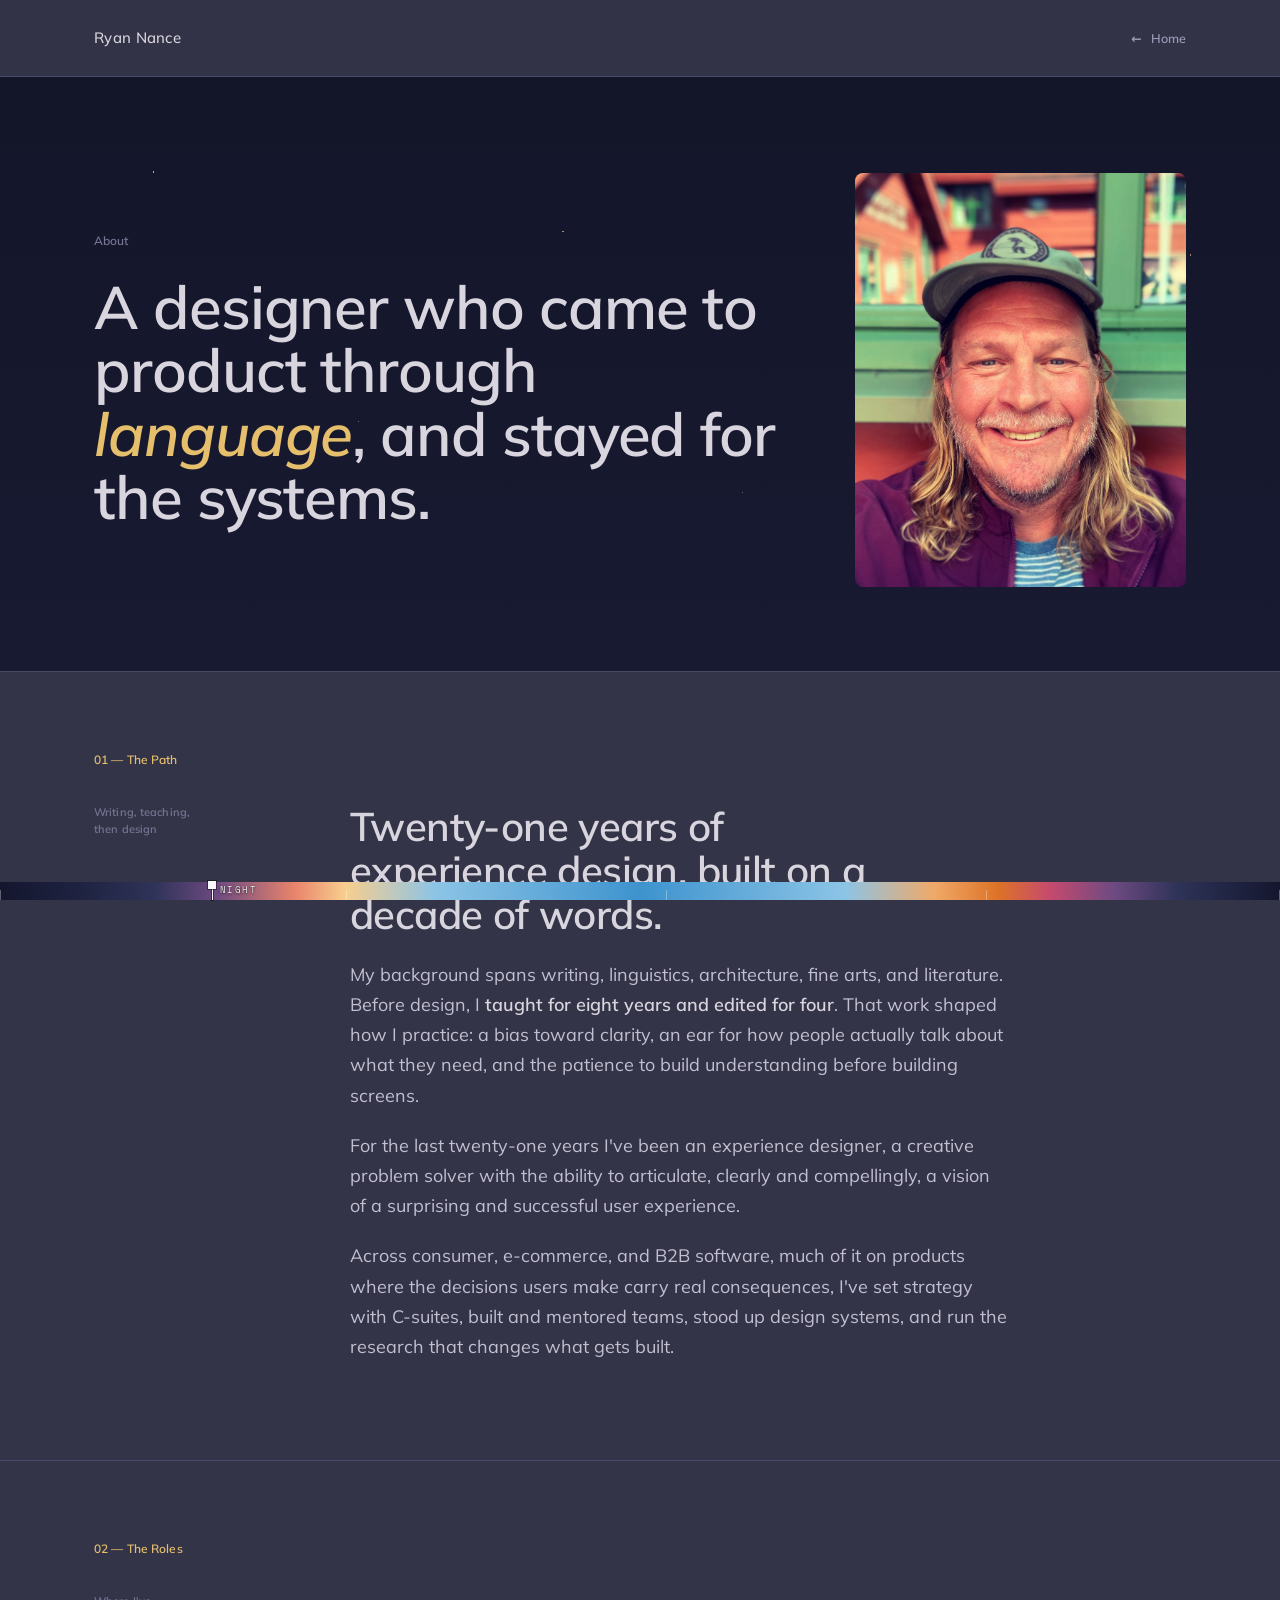
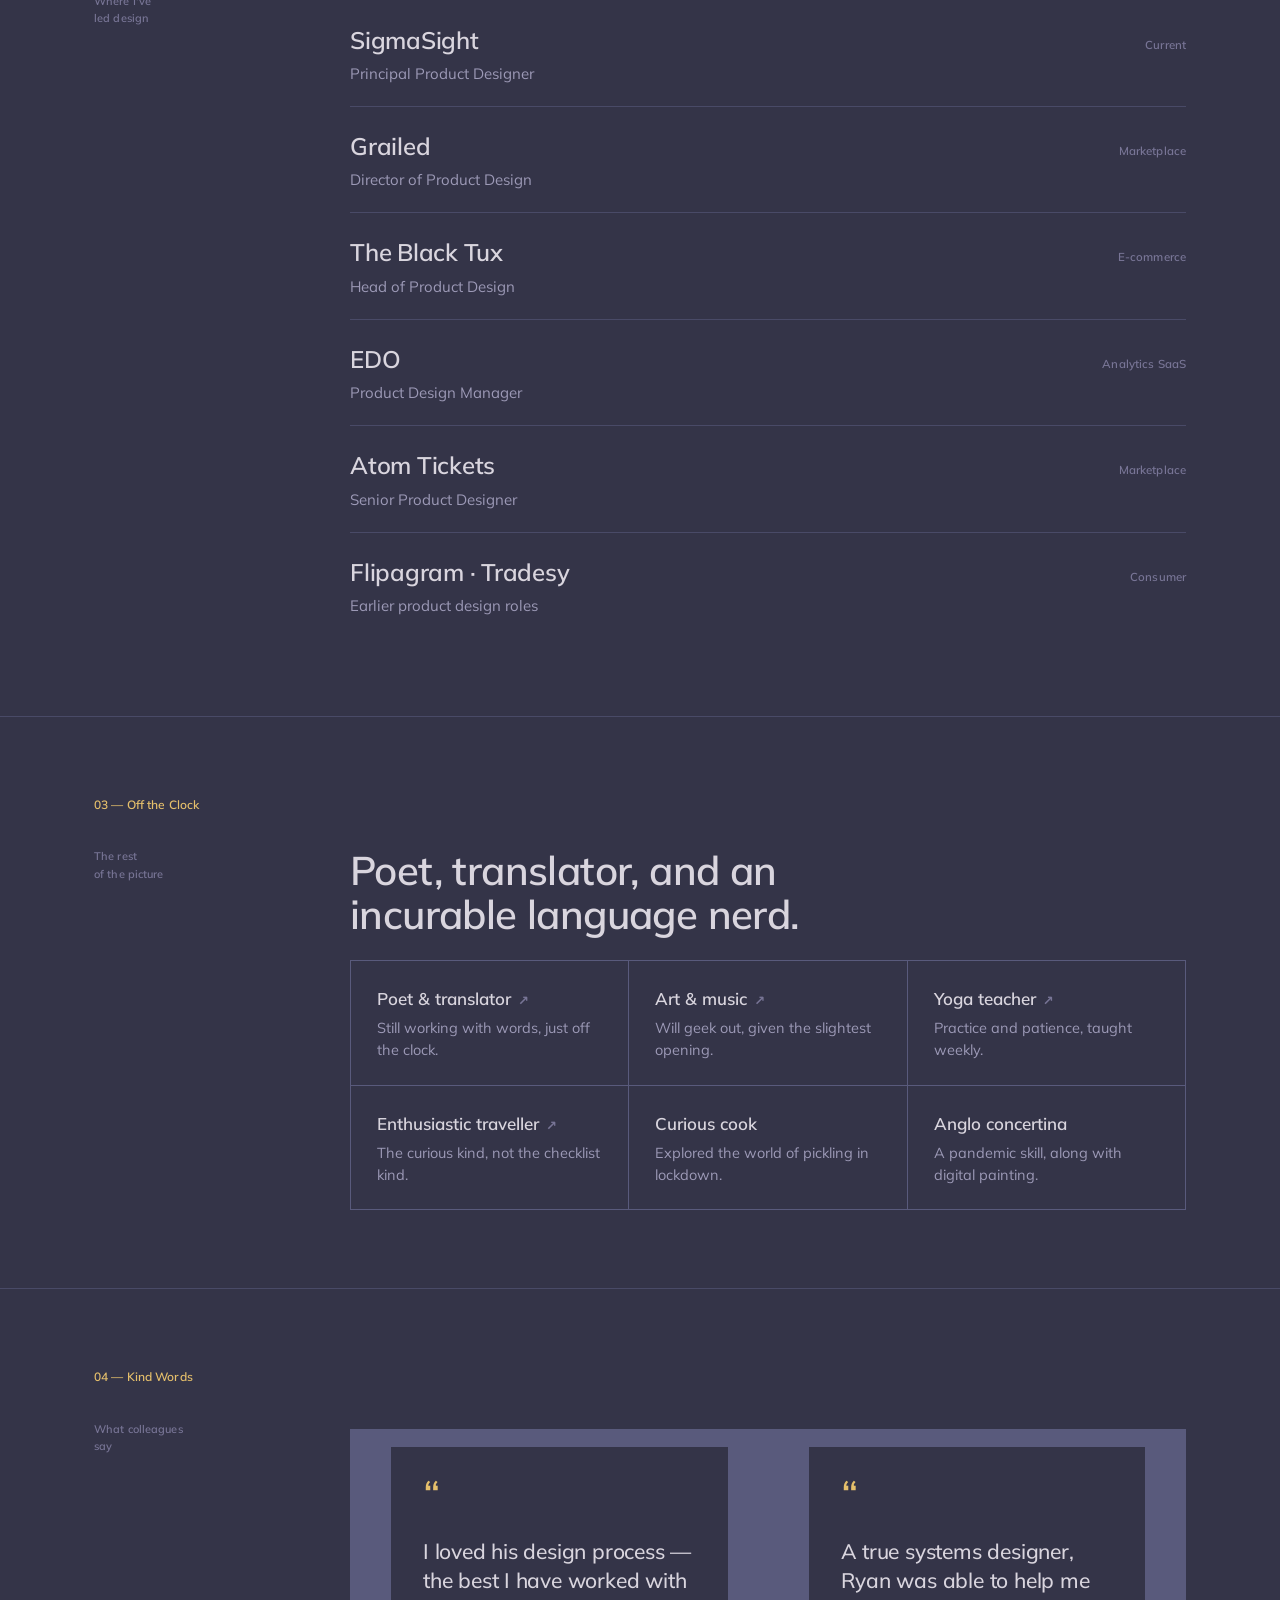
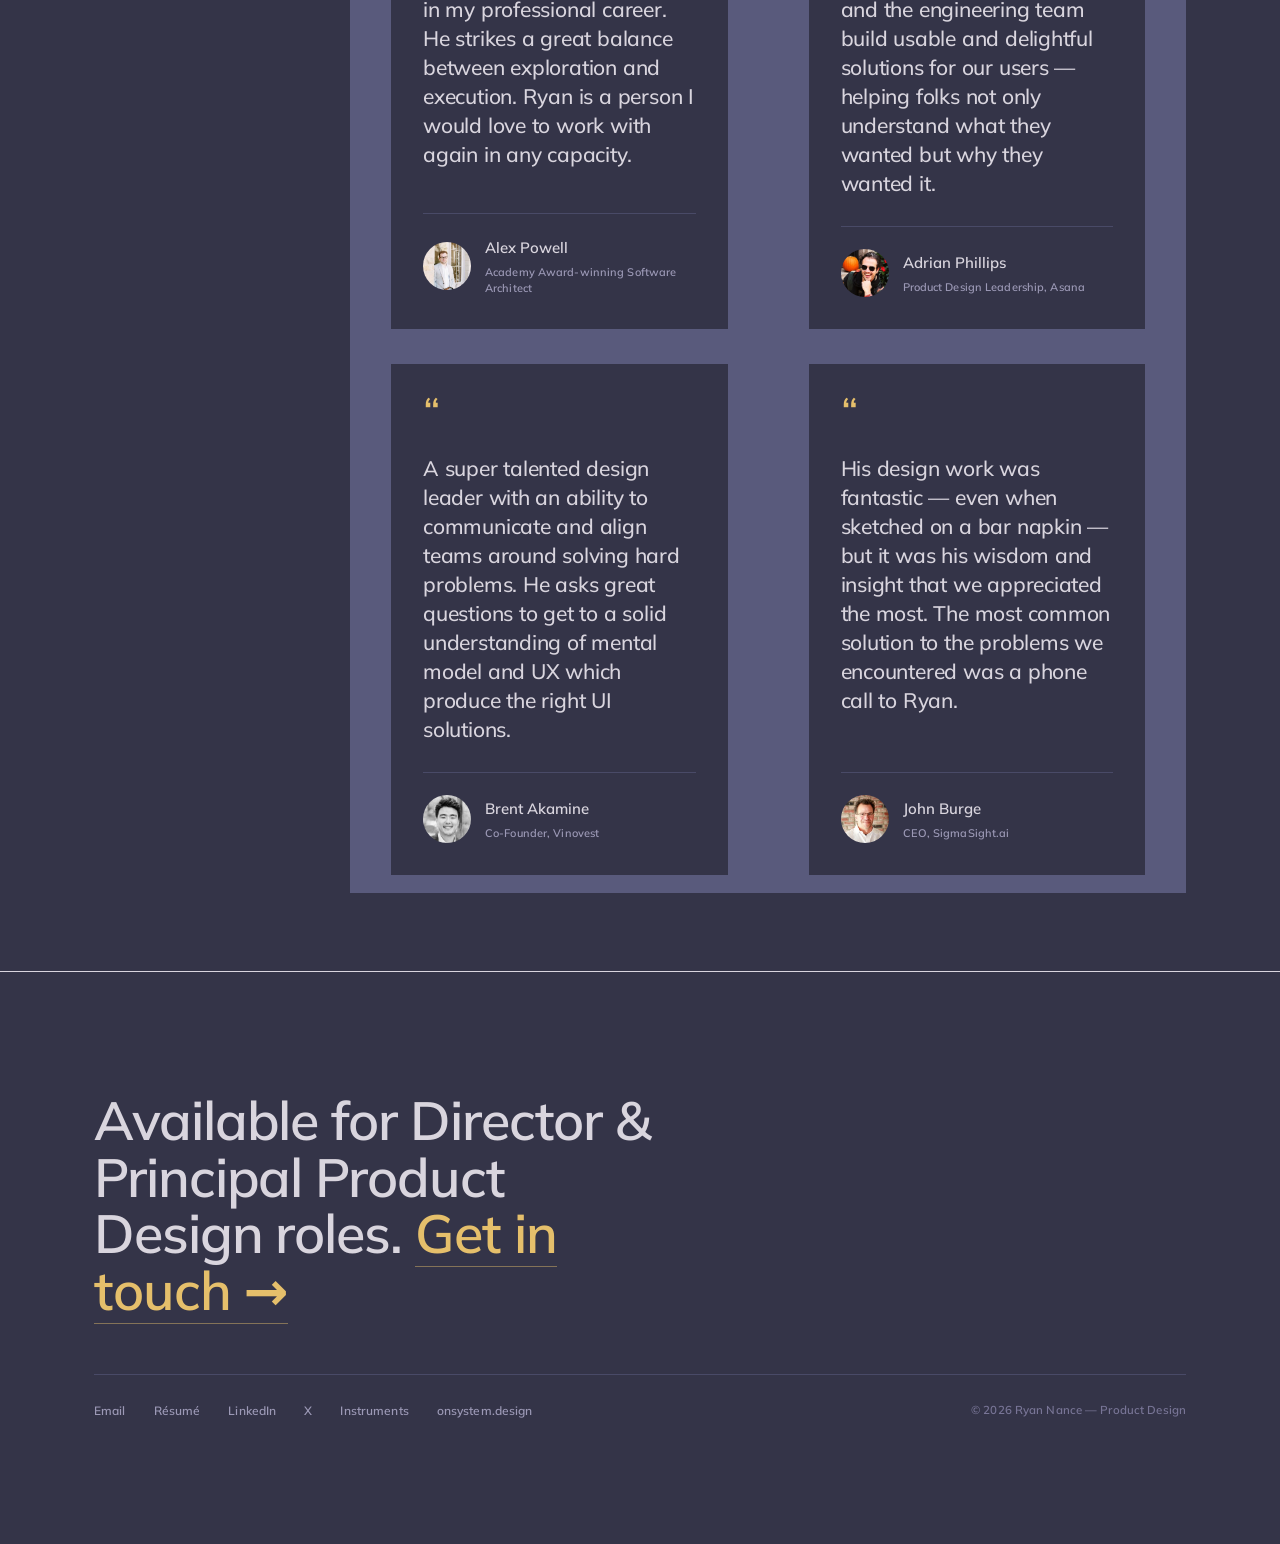
==== commit 7acb8593: "Quilt hero replaces Selected Work; one type voice across the site Hero: the headline in three lines," ====
--- a/about.html
+++ b/about.html
@@ -43,10 +43,10 @@
 .mono{font-family:var(--font-mono)}
 .wrap{max-width:1180px;margin:0 auto;padding:0 44px}
 a{color:inherit}
-.eyebrow{font-family:var(--font-mono);font-size:12px;letter-spacing:.16em;text-transform:uppercase;color:var(--faint)}
+.eyebrow{font-family:var(--label-font);font-weight:var(--label-weight);font-size:12px;letter-spacing:var(--label-tracking);text-transform:var(--label-case);color:var(--faint)}
 .nav{padding:26px 0;border-bottom:1px solid var(--hair);position:sticky;top:0;z-index:50;background:color-mix(in srgb,var(--paper) 85%,transparent);backdrop-filter:blur(12px);-webkit-backdrop-filter:blur(12px)}
 .brand{font-size:15px;letter-spacing:.02em;font-weight:500;white-space:nowrap;text-decoration:none}
-.back{font-family:var(--font-mono);font-size:12.5px;letter-spacing:.08em;text-transform:uppercase;color:var(--muted);text-decoration:none;display:inline-flex;gap:9px;align-items:center}
+.back{font-family:var(--label-font);font-weight:var(--label-weight);font-size:12.5px;letter-spacing:var(--label-tracking);text-transform:var(--label-case);color:var(--muted);text-decoration:none;display:inline-flex;gap:9px;align-items:center}
 .back:hover{color:var(--ink)}
 .back .ar{transition:transform .25s ease}.back:hover .ar{transform:translateX(-4px)}
 .chead{padding:96px 0 84px;border-bottom:1px solid var(--hair)}
@@ -57,9 +57,9 @@
 .portrait{width:100%;aspect-ratio:4/5;--r:8px;object-fit:cover;object-position:center 30%;border-radius:8px;display:block}
 .sec{padding:78px 0;border-top:1px solid var(--hair)}
 .sec.first{border-top:none}
-.seclabel{font-family:var(--font-mono);font-size:12px;letter-spacing:.16em;text-transform:uppercase;color:var(--accent)}
+.seclabel{font-family:var(--label-font);font-weight:var(--label-weight);font-size:12px;letter-spacing:var(--label-tracking);text-transform:var(--label-case);color:var(--accent)}
 .secgrid{display:grid;grid-template-columns:200px 1fr;gap:56px;margin-top:34px}
-.secgrid .sub{font-family:var(--font-mono);font-size:11px;letter-spacing:.12em;text-transform:uppercase;color:var(--faint);line-height:1.6}
+.secgrid .sub{font-family:var(--label-font);font-weight:var(--label-weight);font-size:11px;letter-spacing:var(--label-tracking);text-transform:var(--label-case);color:var(--faint);line-height:1.6}
 .h2{font-family:var(--font-display);font-weight:600;letter-spacing:-.015em;font-size:clamp(28px,3.4vw,40px);line-height:1.1;margin:0 0 24px;max-width:22ch}
 .prose{font-size:18px;line-height:1.68;color:var(--text-body);max-width:60ch}
 .prose p{margin:0 0 20px}
@@ -69,7 +69,7 @@
 .role:first-child{border-top:none}
 .rolename{font-family:var(--font-display);font-weight:600;font-size:24px;letter-spacing:-.01em}
 .roletitle{font-size:15px;color:var(--muted);margin-top:3px}
-.rolewhen{font-family:var(--font-mono);font-size:11.5px;letter-spacing:.08em;text-transform:uppercase;color:var(--faint);white-space:nowrap}
+.rolewhen{font-family:var(--label-font);font-weight:var(--label-weight);font-size:11.5px;letter-spacing:var(--label-tracking);text-transform:var(--label-case);color:var(--faint);white-space:nowrap}
 .offgrid{display:grid;grid-template-columns:repeat(3,1fr);gap:1px;background:var(--line);border:1px solid var(--line);margin-top:8px}
 .off{background:var(--paper);padding:24px 26px}
 .offname{font-size:17px;font-weight:600}
@@ -84,7 +84,7 @@
 .tperson{display:flex;align-items:center;gap:14px;padding-top:22px;border-top:1px solid var(--hair)}
 .tface{width:48px;height:48px;flex-shrink:0;border-radius:50%;object-fit:cover}
 .tname{font-size:15px;font-weight:600}
-.ttitle{font-family:var(--font-mono);font-size:11px;letter-spacing:.08em;text-transform:uppercase;color:var(--muted);margin-top:4px;line-height:1.5}
+.ttitle{font-family:var(--label-font);font-weight:var(--label-weight);font-size:11px;letter-spacing:var(--label-tracking);text-transform:var(--label-case);color:var(--muted);margin-top:4px;line-height:1.5}
 @media(max-width:820px){.tgrid{grid-template-columns:1fr}}
 .foot{border-top:1px solid var(--ink);padding:76px 0 60px}
 .footlead{font-family:var(--font-display);font-weight:600;font-size:clamp(30px,4.2vw,54px);letter-spacing:-.02em;line-height:1.05;max-width:18ch}
@@ -92,9 +92,9 @@
 .footlead a:hover{border-color:var(--accent)}
 .footrow{display:flex;flex-wrap:wrap;justify-content:space-between;gap:24px;margin-top:56px;padding-top:26px;border-top:1px solid var(--hair)}
 .footlinks{display:flex;gap:28px;flex-wrap:wrap}
-.footlink{font-family:var(--font-mono);font-size:12px;letter-spacing:.08em;text-transform:uppercase;color:var(--muted);text-decoration:none}
+.footlink{font-family:var(--label-font);font-weight:var(--label-weight);font-size:12px;letter-spacing:var(--label-tracking);text-transform:var(--label-case);color:var(--muted);text-decoration:none}
 .footlink:hover{color:var(--ink)}
-.footmeta{font-family:var(--font-mono);font-size:11.5px;letter-spacing:.06em;color:var(--faint)}
+.footmeta{font-family:var(--label-font);font-weight:var(--label-weight);font-size:11.5px;letter-spacing:var(--label-tracking);color:var(--faint)}
 @media(max-width:820px){.wrap{padding:0 24px}.headgrid{grid-template-columns:1fr;gap:36px}.secgrid{grid-template-columns:1fr;gap:20px}.offgrid{grid-template-columns:1fr}}
 
 </style>
--- a/css/desert-ds.css
+++ b/css/desert-ds.css
@@ -9,7 +9,7 @@
    NOTE: These are substitutions chosen to match a desert-editorial direction,
    since the original Figma font files were not provided. Swap in the real
    licensed files if/when available. See readme.md → Typography. */
-@import url('https://fonts.googleapis.com/css2?family=Cormorant+Garamond:ital,wght@0,400;0,500;0,600;0,700;1,400;1,500;1,600&family=Mulish:ital,wght@0,300;0,400;0,500;0,600;0,700;0,800;1,400;1,500&family=Space+Mono:wght@400;700&display=swap');
+@import url('https://fonts.googleapis.com/css2?family=Mulish:ital,wght@0,300;0,400;0,500;0,600;0,700;0,800;1,400;1,500&family=Space+Mono:wght@400;700&display=swap');
 
 /* ---- tokens/colors.css ---- */
 /* ============================================================
@@ -150,15 +150,15 @@
 
 /* ---- tokens/typography.css ---- */
 /* ============================================================
-   TYPOGRAPHY
-   Display  — Cormorant Garamond: high-contrast editorial serif,
-              gallery-label elegance for names, titles, pull quotes.
-   Body     — Mulish: warm humanist sans, calm and readable.
-   Mono     — Space Mono: field-notes / map-coordinate labels,
-              always uppercase with wide tracking.
+   TYPOGRAPHY: one voice
+   Mulish carries every word: titles, labels and prose, ranked by
+   size and weight rather than by a change of family.
+   Space Mono is for numbers and dates only, where a fixed-width
+   figure means something. Labels are set as written, not uppercase.
+   Page CSS reaches type through the roles below, never a family.
    ============================================================ */
 :root {
-  --font-display: "Cormorant Garamond", "Hoefler Text", Georgia, serif;
+  --font-display: "Mulish", system-ui, -apple-system, "Segoe UI", sans-serif;
   --font-body:    "Mulish", system-ui, -apple-system, "Segoe UI", sans-serif;
   --font-mono:    "Space Mono", ui-monospace, "SFMono-Regular", monospace;
 
@@ -203,9 +203,10 @@
   --body-weight: var(--fw-regular);
   --body-leading: var(--leading-relaxed);
 
-  --label-font: var(--font-mono);
-  --label-weight: var(--fw-regular);
-  --label-tracking: var(--tracking-label);
+  --label-font: var(--font-body);
+  --label-weight: var(--fw-semibold);
+  --label-tracking: 0.01em;
+  --label-case: none;
 }
 
 /* ---- tokens/spacing.css ---- */
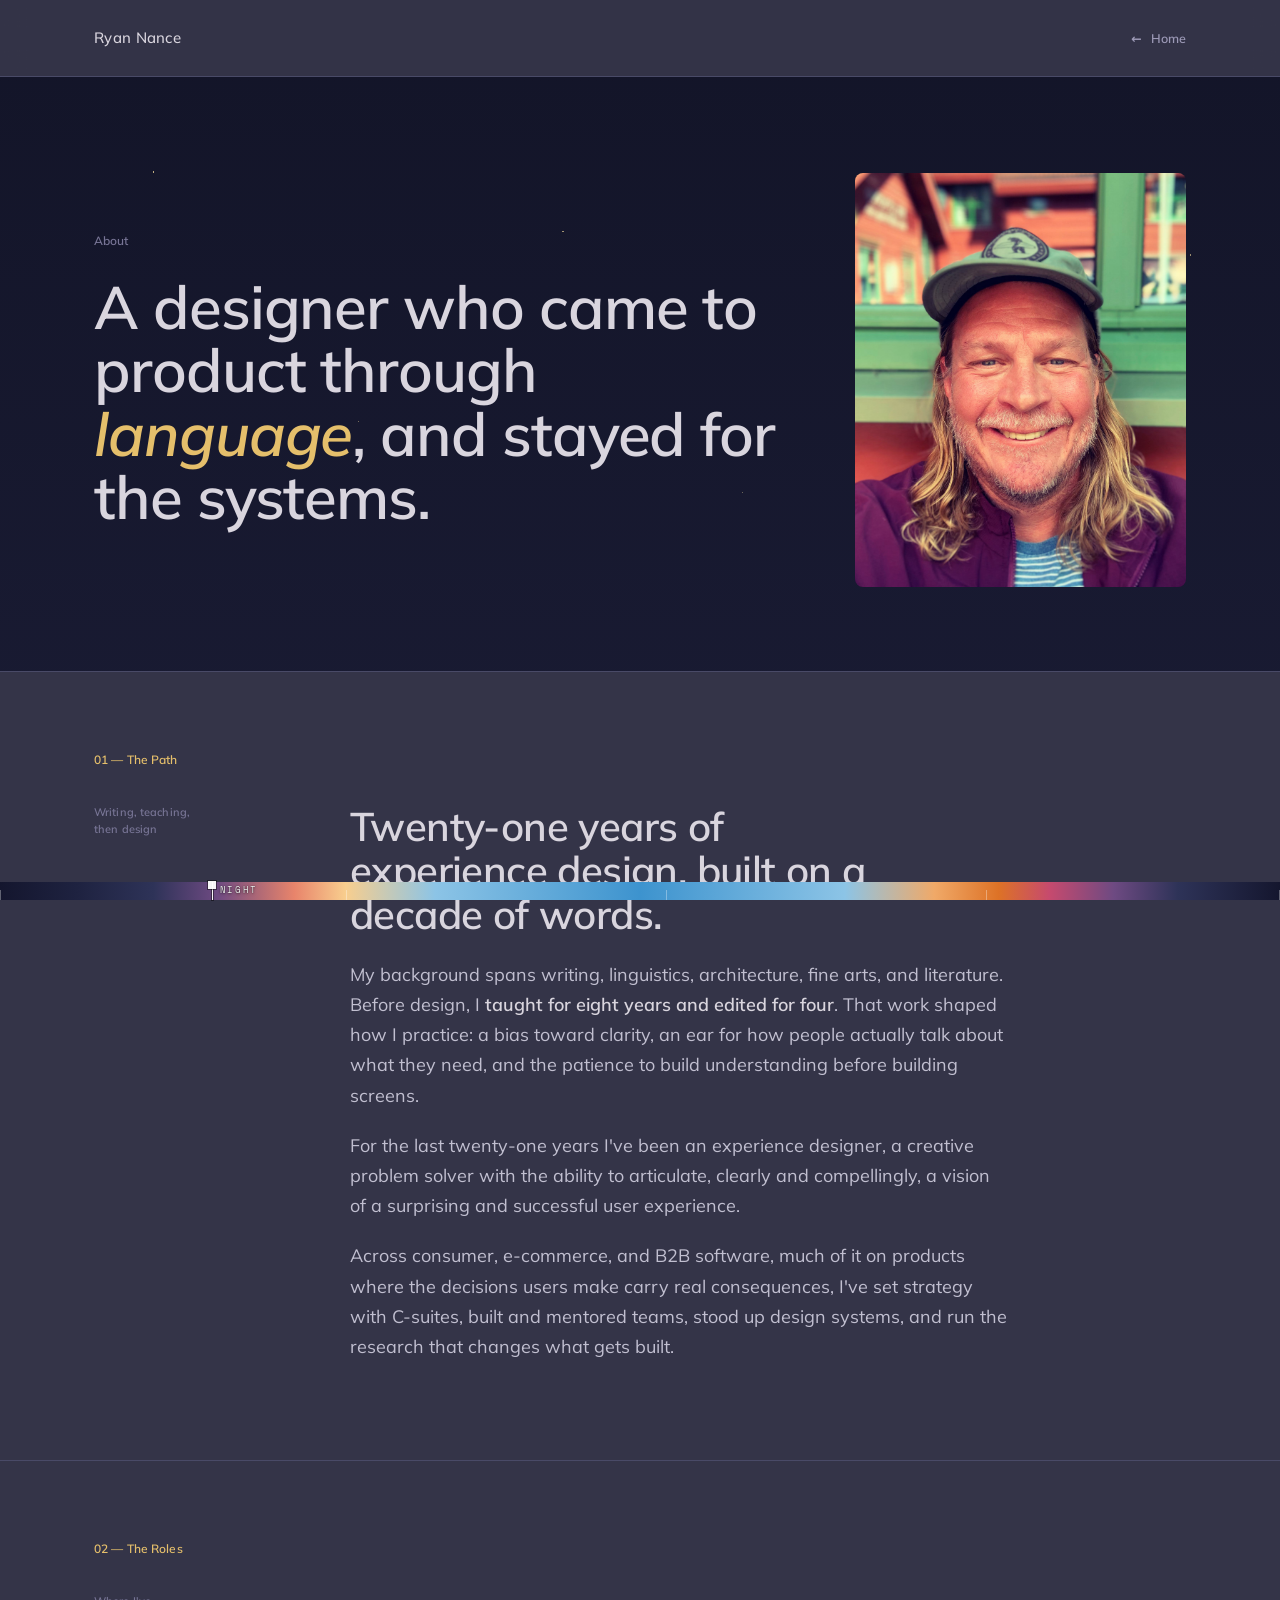
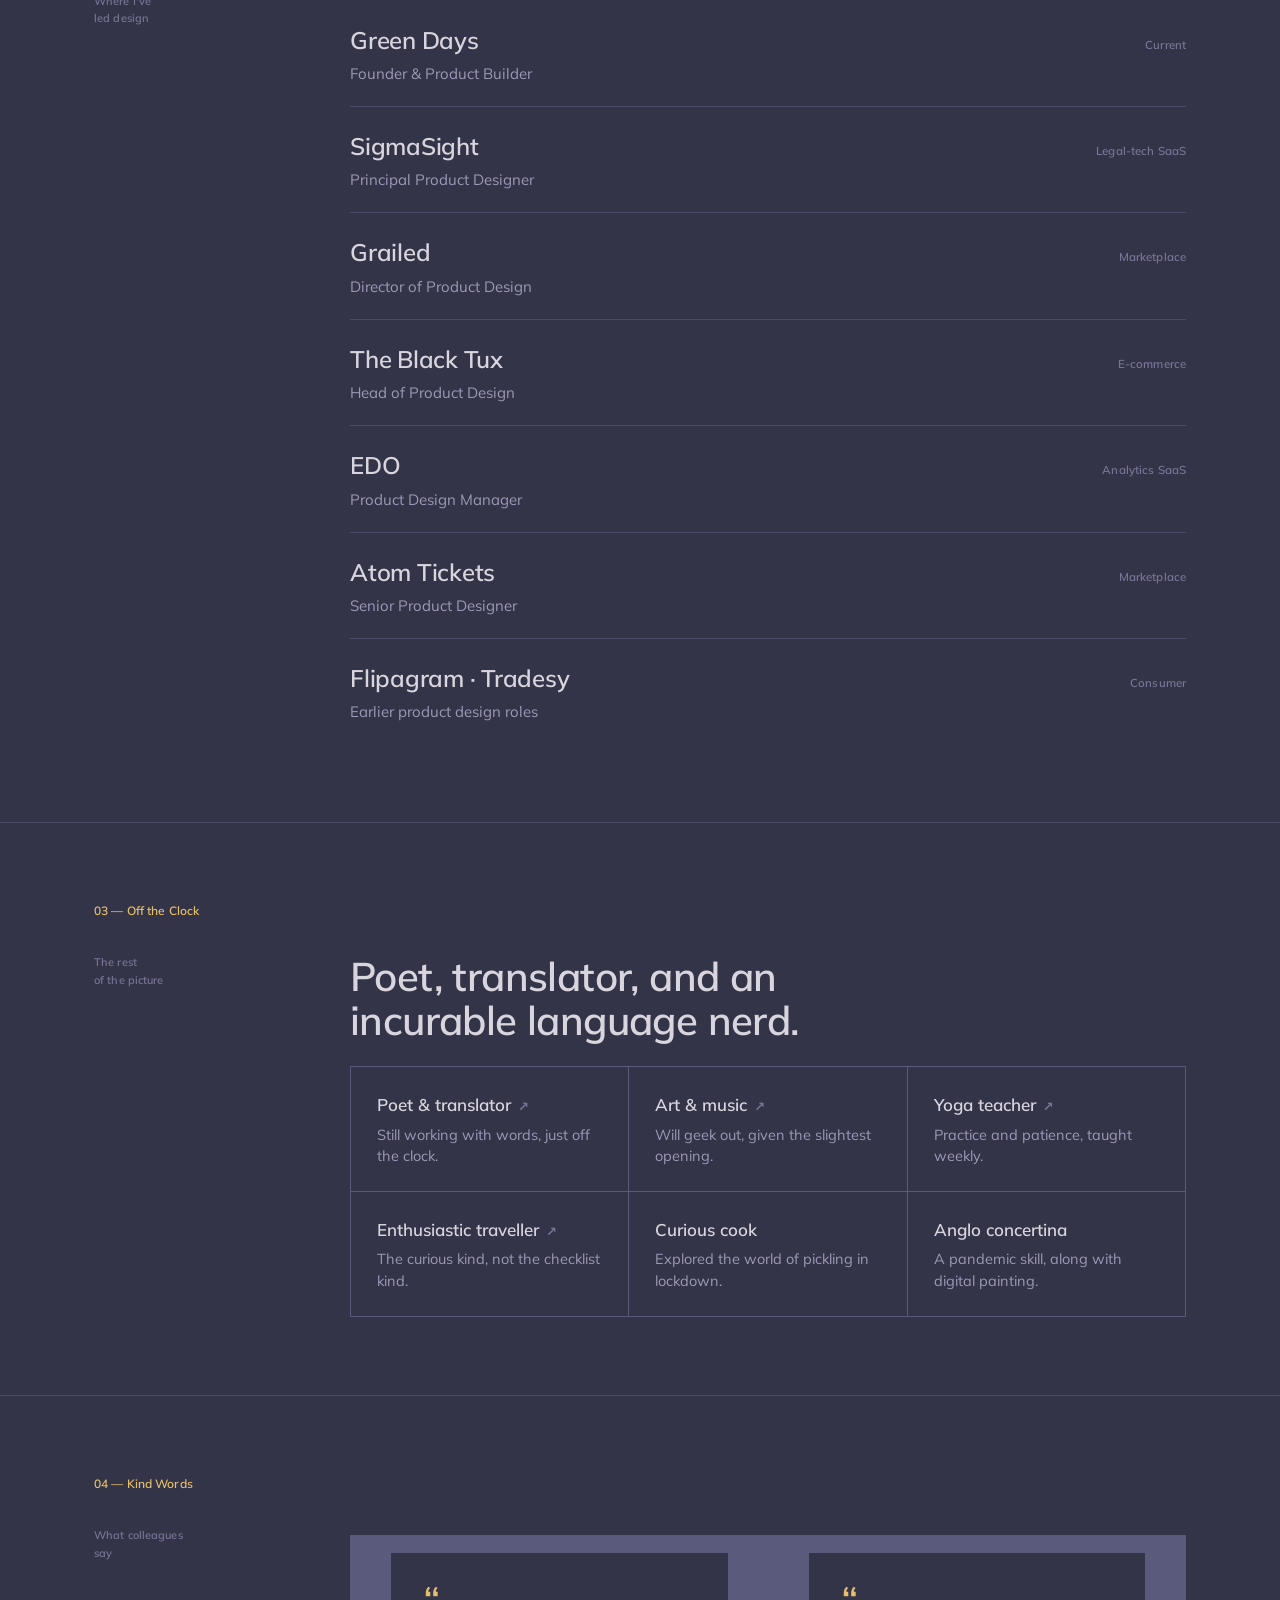
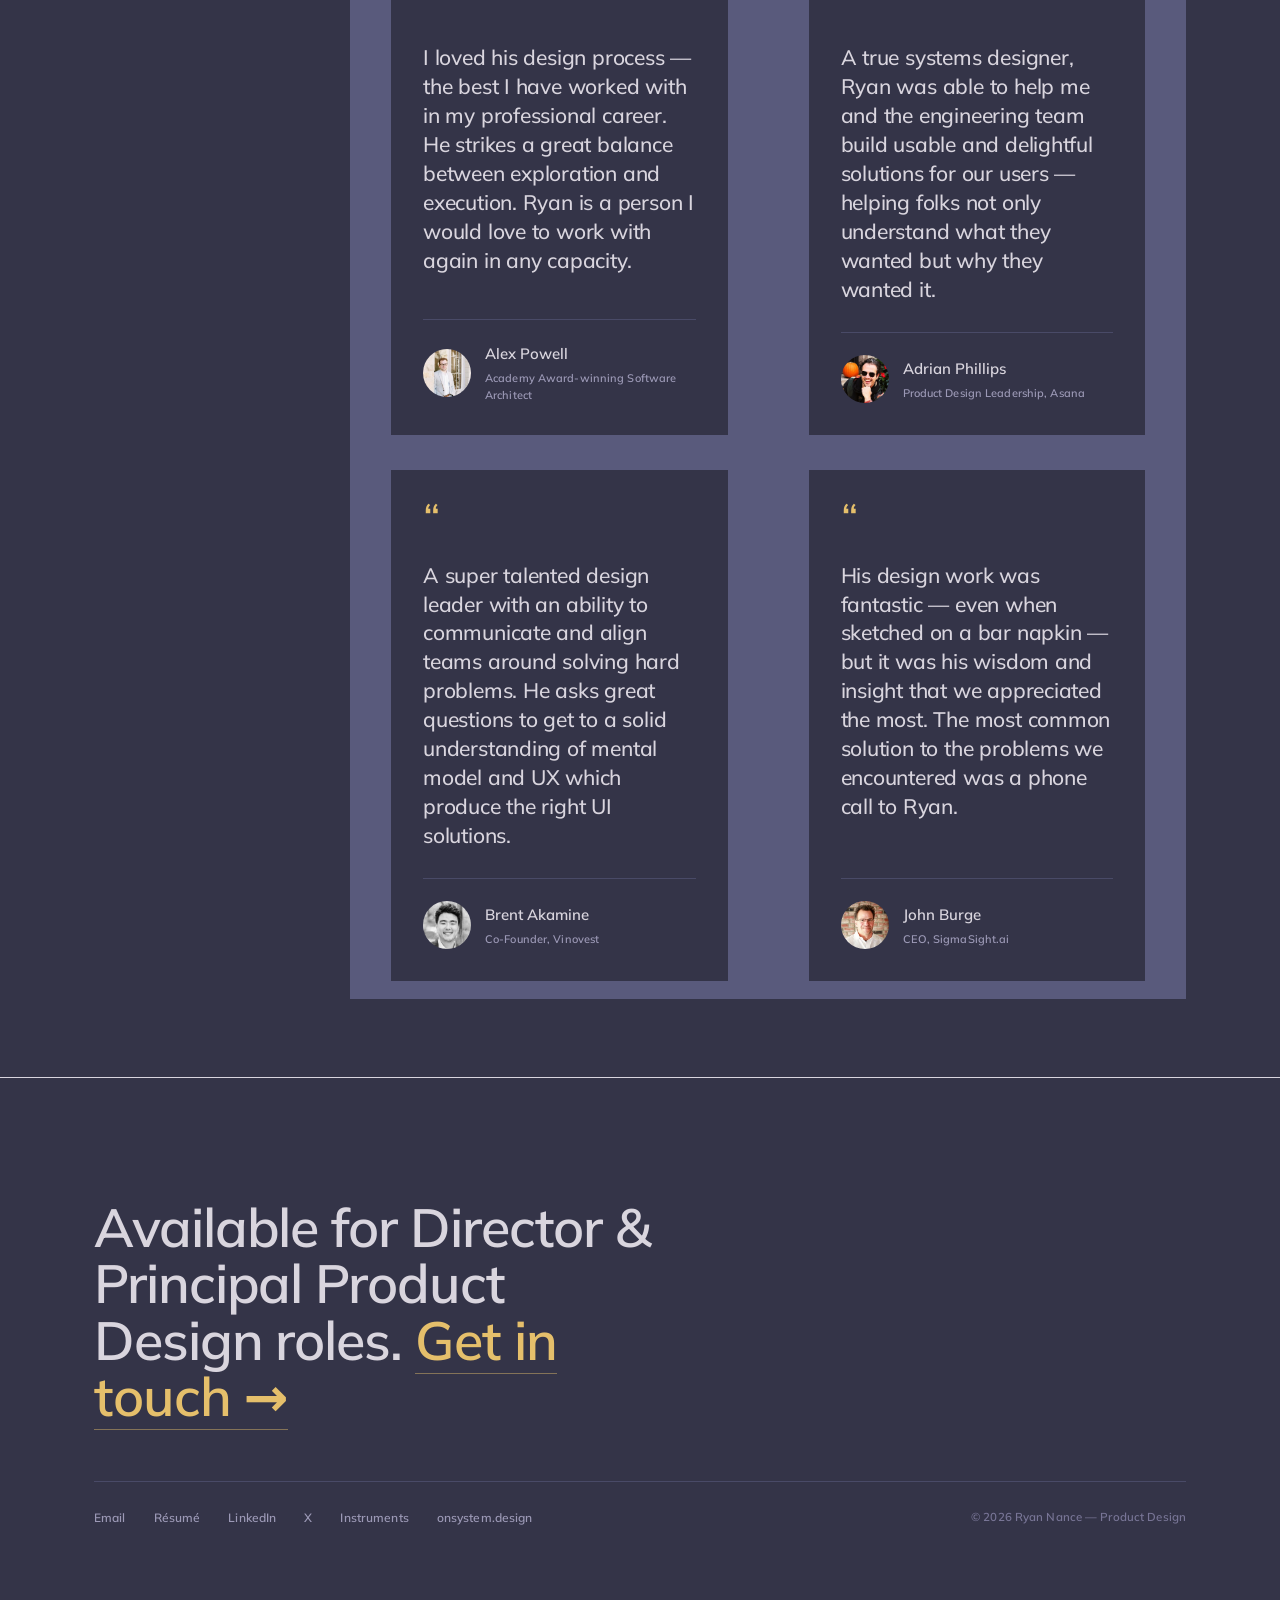
==== commit b5385452: "Mark SigmaSight ended Oct 2026; add Green Days as current role Update about-page roles, home timelin" ====
--- a/about.html
+++ b/about.html
@@ -107,7 +107,7 @@
 
 <section class="sec first"><div class="wrap"><div class="seclabel">01 — The Path</div><div class="secgrid"><div class="sub">Writing, teaching,<br>then design</div><div><h2 class="h2">Twenty‑one years of experience design, built on a decade of words.</h2><div class="prose"><p>My background spans writing, linguistics, architecture, fine arts, and literature. Before design, I <strong>taught for eight years and edited for four</strong>. That work shaped how I practice: a bias toward clarity, an ear for how people actually talk about what they need, and the patience to build understanding before building screens.</p><p>For the last twenty‑one years I've been an experience designer, a creative problem solver with the ability to articulate, clearly and compellingly, a vision of a surprising and successful user experience.</p><p>Across consumer, e‑commerce, and B2B software, much of it on products where the decisions users make carry real consequences, I've set strategy with C‑suites, built and mentored teams, stood up design systems, and run the research that changes what gets built.</p></div></div></div></div></section>
 
-<section class="sec"><div class="wrap"><div class="seclabel">02 — The Roles</div><div class="secgrid"><div class="sub">Where I've<br>led design</div><div><ul class="roles"><li class="role"><div><div class="rolename">SigmaSight</div><div class="roletitle">Principal Product Designer</div></div><div class="rolewhen">Current</div></li><li class="role"><div><div class="rolename">Grailed</div><div class="roletitle">Director of Product Design</div></div><div class="rolewhen">Marketplace</div></li><li class="role"><div><div class="rolename">The Black Tux</div><div class="roletitle">Head of Product Design</div></div><div class="rolewhen">E‑commerce</div></li><li class="role"><div><div class="rolename">EDO</div><div class="roletitle">Product Design Manager</div></div><div class="rolewhen">Analytics SaaS</div></li><li class="role"><div><div class="rolename">Atom Tickets</div><div class="roletitle">Senior Product Designer</div></div><div class="rolewhen">Marketplace</div></li><li class="role"><div><div class="rolename">Flipagram · Tradesy</div><div class="roletitle">Earlier product design roles</div></div><div class="rolewhen">Consumer</div></li></ul></div></div></div></section>
+<section class="sec"><div class="wrap"><div class="seclabel">02 — The Roles</div><div class="secgrid"><div class="sub">Where I've<br>led design</div><div><ul class="roles"><li class="role"><div><div class="rolename">Green Days</div><div class="roletitle">Founder &amp; Product Builder</div></div><div class="rolewhen">Current</div></li><li class="role"><div><div class="rolename">SigmaSight</div><div class="roletitle">Principal Product Designer</div></div><div class="rolewhen">Legal‑tech SaaS</div></li><li class="role"><div><div class="rolename">Grailed</div><div class="roletitle">Director of Product Design</div></div><div class="rolewhen">Marketplace</div></li><li class="role"><div><div class="rolename">The Black Tux</div><div class="roletitle">Head of Product Design</div></div><div class="rolewhen">E‑commerce</div></li><li class="role"><div><div class="rolename">EDO</div><div class="roletitle">Product Design Manager</div></div><div class="rolewhen">Analytics SaaS</div></li><li class="role"><div><div class="rolename">Atom Tickets</div><div class="roletitle">Senior Product Designer</div></div><div class="rolewhen">Marketplace</div></li><li class="role"><div><div class="rolename">Flipagram · Tradesy</div><div class="roletitle">Earlier product design roles</div></div><div class="rolewhen">Consumer</div></li></ul></div></div></div></section>
 
 <section class="sec"><div class="wrap"><div class="seclabel">03 — Off the Clock</div><div class="secgrid"><div class="sub">The rest<br>of the picture</div><div><h2 class="h2">Poet, translator, and an incurable language nerd.</h2><div class="offgrid"><a class="off" href="https://nowhaleinsight.substack.com/" target="_blank"><div class="offname">Poet &amp; translator</div><div class="offdesc">Still working with words, just off the clock.</div></a><a class="off" href="https://stitches.substack.com/" target="_blank"><div class="offname">Art &amp; music</div><div class="offdesc">Will geek out, given the slightest opening.</div></a><a class="off" href="https://www.the-big-room.com/" target="_blank"><div class="offname">Yoga teacher</div><div class="offdesc">Practice and patience, taught weekly.</div></a><a class="off" href="https://ryantscottnance.substack.com/" target="_blank"><div class="offname">Enthusiastic traveller</div><div class="offdesc">The curious kind, not the checklist kind.</div></a><div class="off"><div class="offname">Curious cook</div><div class="offdesc">Explored the world of pickling in lockdown.</div></div><div class="off"><div class="offname">Anglo concertina</div><div class="offdesc">A pandemic skill, along with digital painting.</div></div></div></div></div></div></section>
 
